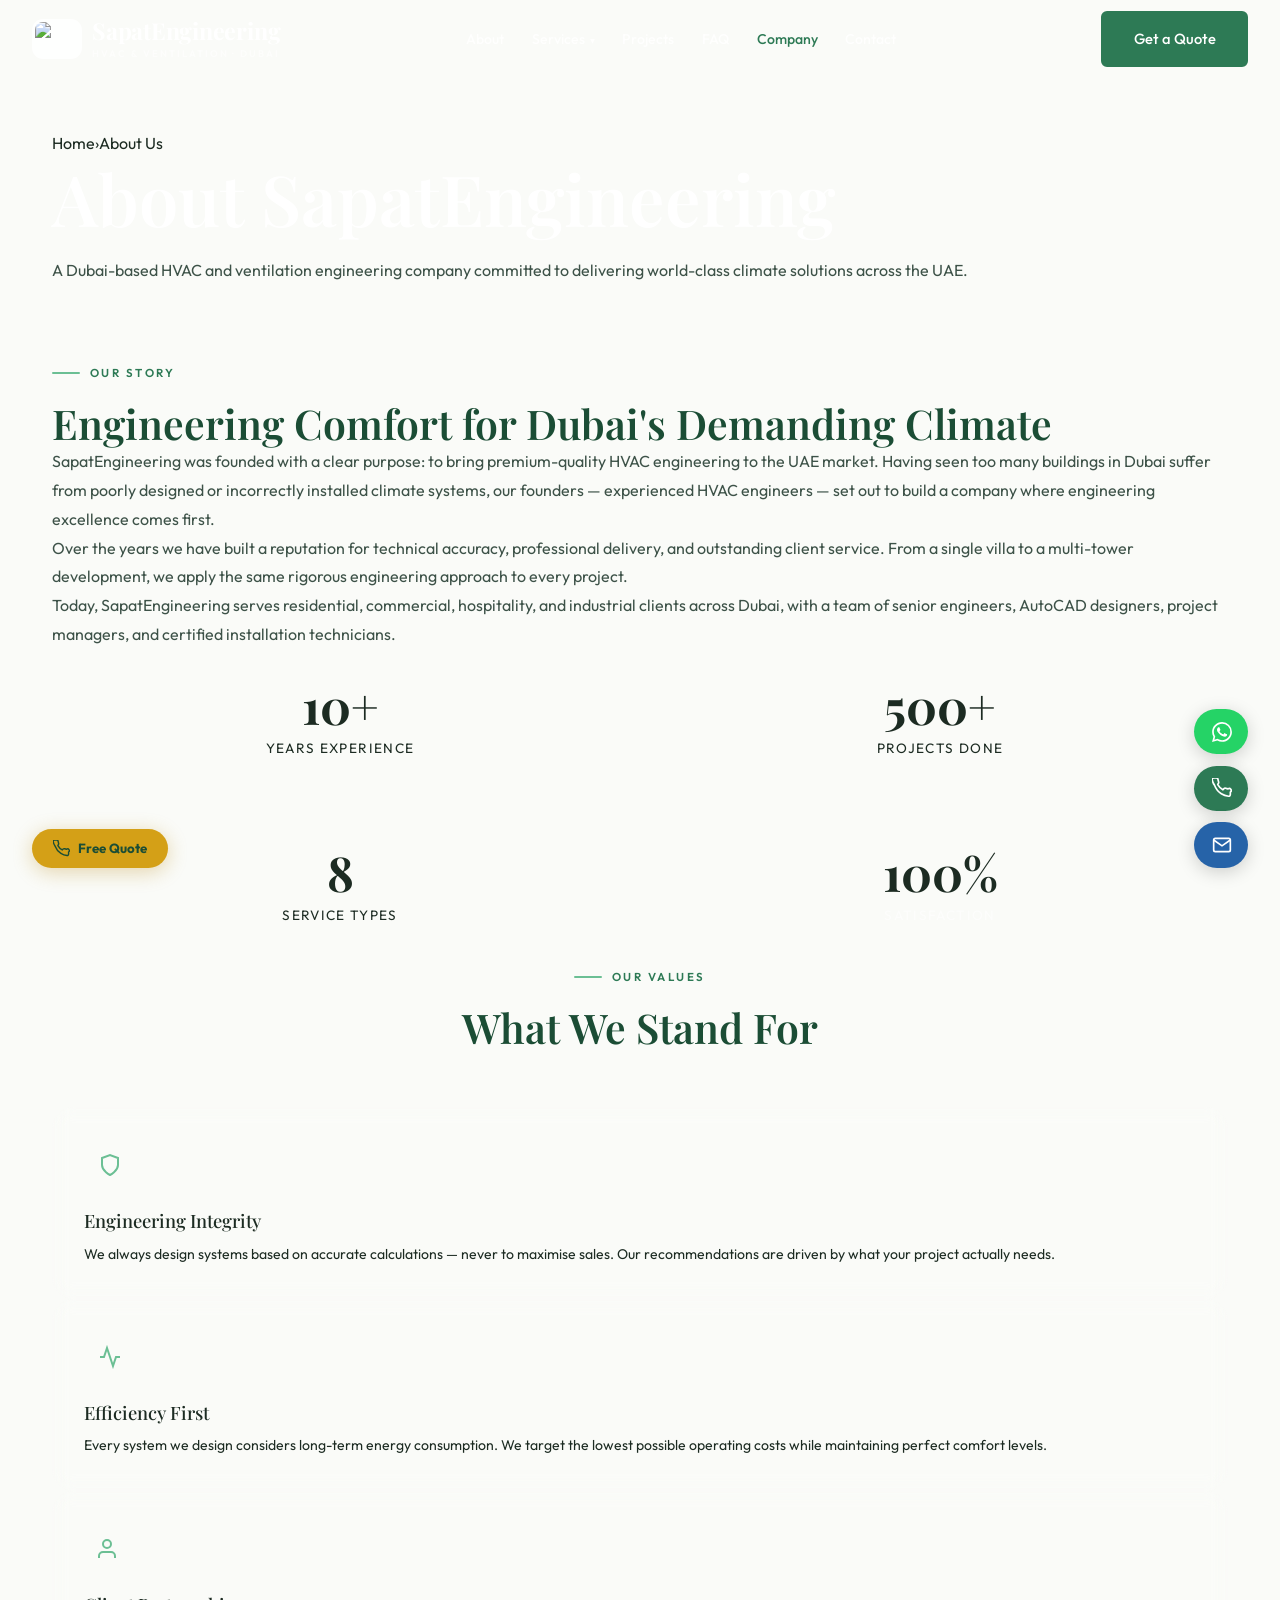
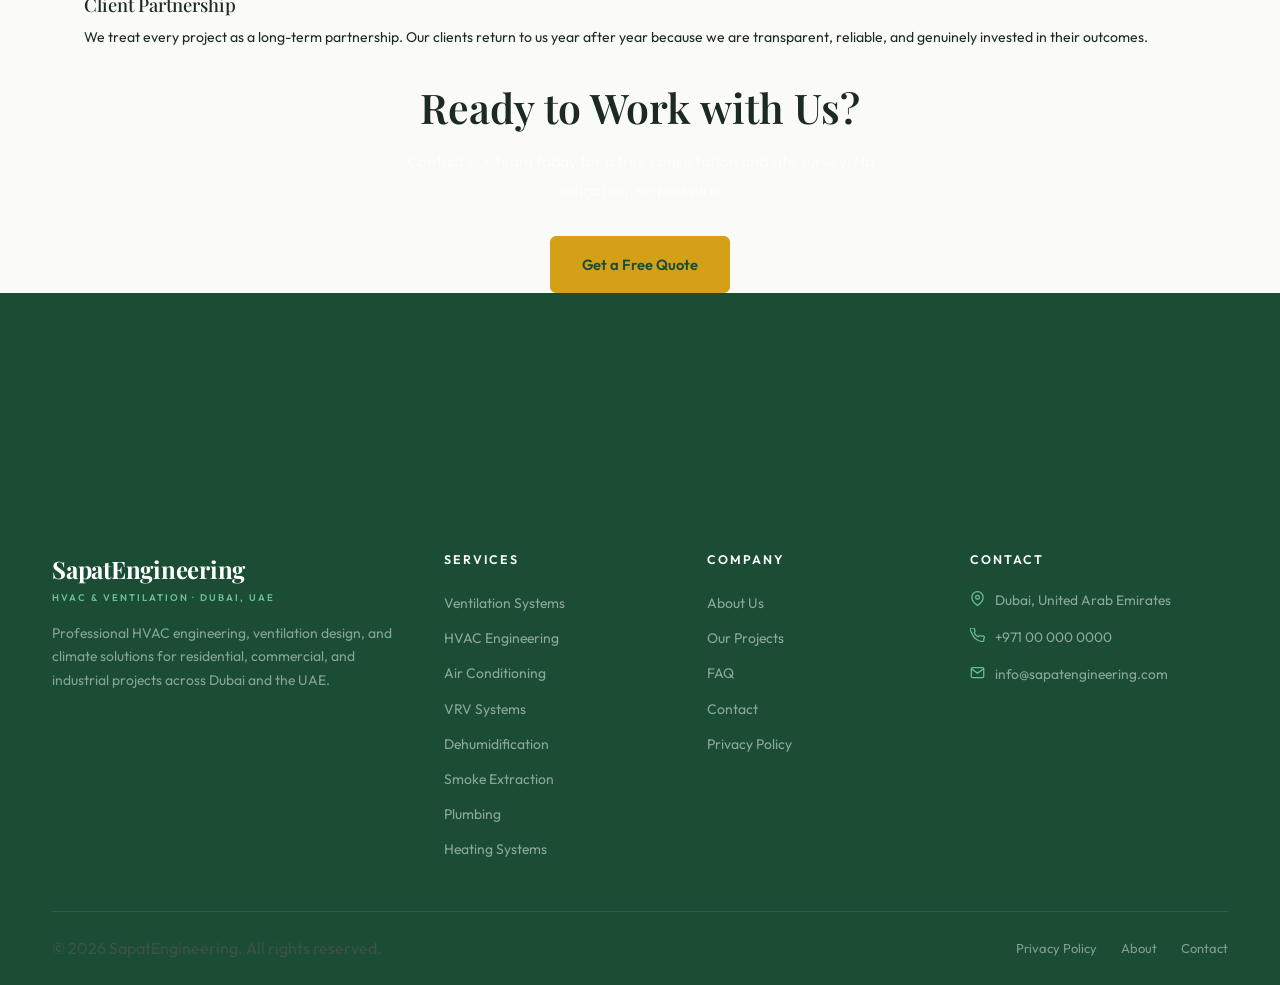
==== pages/about/index.html @ d60c867a "Initial website deploy" ====
<!DOCTYPE html>
<html lang="en">
<head>
  <meta charset="UTF-8">
  <meta name="viewport" content="width=device-width, initial-scale=1.0">
  <title>About SapatEngineering — HVAC Company in Dubai, UAE</title>
  <meta name="description" content="About SapatEngineering — a professional HVAC and ventilation engineering company based in Dubai, UAE. Certified engineers, 10+ years experience, Dubai Municipality approved.">
  <link rel="canonical" href="https://sapatengineering.com/pages/about/index.html">
  <link rel="icon" type="image/svg+xml" href="../../images/favicon.svg">
  <link rel="preconnect" href="https://fonts.googleapis.com">
  <link rel="preconnect" href="https://fonts.gstatic.com" crossorigin>
  <link rel="stylesheet" href="../../css/style.css">
</head>
<body>

  <header id="site-header" role="banner"></header>

  <section class="page-hero" aria-labelledby="about-title">
    <div class="container">
      <nav class="page-breadcrumb" aria-label="Breadcrumb">
        <a href="../../index.html">Home</a><span>›</span><span>About Us</span>
      </nav>
      <h1 id="about-title">About SapatEngineering</h1>
      <p>A Dubai-based HVAC and ventilation engineering company committed to delivering world-class climate solutions across the UAE.</p>
    </div>
  </section>

  <section class="section-padding" style="background:var(--color-white);">
    <div class="container">
      <div class="grid-2" style="gap:5rem;">
        <div class="reveal">
          <span class="eyebrow">Our Story</span>
          <h2>Engineering Comfort for Dubai's Demanding Climate</h2>
          <p>SapatEngineering was founded with a clear purpose: to bring premium-quality HVAC engineering to the UAE market. Having seen too many buildings in Dubai suffer from poorly designed or incorrectly installed climate systems, our founders — experienced HVAC engineers — set out to build a company where engineering excellence comes first.</p>
          <p>Over the years we have built a reputation for technical accuracy, professional delivery, and outstanding client service. From a single villa to a multi-tower development, we apply the same rigorous engineering approach to every project.</p>
          <p>Today, SapatEngineering serves residential, commercial, hospitality, and industrial clients across Dubai, with a team of senior engineers, AutoCAD designers, project managers, and certified installation technicians.</p>
        </div>
        <div class="reveal reveal-delay-2">
          <div style="display:grid;grid-template-columns:1fr 1fr;gap:1.5rem;">
            <div style="background:var(--color-bg-light);border-radius:var(--radius-lg);padding:2rem;text-align:center;border:1px solid var(--color-border);">
              <div style="font-family:var(--font-display);font-size:3rem;font-weight:700;color:var(--color-emerald);line-height:1;">10+</div>
              <div style="font-size:0.85rem;color:var(--color-text-light);margin-top:0.5rem;text-transform:uppercase;letter-spacing:0.1em;">Years Experience</div>
            </div>
            <div style="background:var(--color-bg-light);border-radius:var(--radius-lg);padding:2rem;text-align:center;border:1px solid var(--color-border);">
              <div style="font-family:var(--font-display);font-size:3rem;font-weight:700;color:var(--color-emerald);line-height:1;">500+</div>
              <div style="font-size:0.85rem;color:var(--color-text-light);margin-top:0.5rem;text-transform:uppercase;letter-spacing:0.1em;">Projects Done</div>
            </div>
            <div style="background:var(--color-bg-light);border-radius:var(--radius-lg);padding:2rem;text-align:center;border:1px solid var(--color-border);">
              <div style="font-family:var(--font-display);font-size:3rem;font-weight:700;color:var(--color-emerald);line-height:1;">8</div>
              <div style="font-size:0.85rem;color:var(--color-text-light);margin-top:0.5rem;text-transform:uppercase;letter-spacing:0.1em;">Service Types</div>
            </div>
            <div style="background:var(--color-deep-green);border-radius:var(--radius-lg);padding:2rem;text-align:center;">
              <div style="font-family:var(--font-display);font-size:3rem;font-weight:700;color:var(--color-sage);line-height:1;">100%</div>
              <div style="font-size:0.85rem;color:rgba(255,255,255,0.6);margin-top:0.5rem;text-transform:uppercase;letter-spacing:0.1em;">Satisfaction</div>
            </div>
          </div>
        </div>
      </div>
    </div>
  </section>

  <!-- Values -->
  <section class="section-padding" style="background:var(--color-bg-light);">
    <div class="container">
      <div style="text-align:center;max-width:580px;margin:0 auto 3.5rem;" class="reveal">
        <span class="eyebrow">Our Values</span>
        <h2>What We Stand For</h2>
      </div>
      <div class="grid-3">
        <div class="why-card" style="background:var(--color-white);border:1px solid var(--color-border);" class="reveal">
          <div class="why-icon" style="background:var(--color-bg-light);">
            <svg xmlns="http://www.w3.org/2000/svg" viewBox="0 0 24 24" fill="none" stroke="currentColor" stroke-width="2"><path d="M12 22s8-4 8-10V5l-8-3-8 3v7c0 6 8 10 8 10z"/></svg>
          </div>
          <h3 style="color:var(--color-text-dark);">Engineering Integrity</h3>
          <p style="color:var(--color-text-mid);">We always design systems based on accurate calculations — never to maximise sales. Our recommendations are driven by what your project actually needs.</p>
        </div>
        <div class="why-card" style="background:var(--color-white);border:1px solid var(--color-border);" class="reveal">
          <div class="why-icon" style="background:var(--color-bg-light);">
            <svg xmlns="http://www.w3.org/2000/svg" viewBox="0 0 24 24" fill="none" stroke="currentColor" stroke-width="2"><polyline points="22 12 18 12 15 21 9 3 6 12 2 12"/></svg>
          </div>
          <h3 style="color:var(--color-text-dark);">Efficiency First</h3>
          <p style="color:var(--color-text-mid);">Every system we design considers long-term energy consumption. We target the lowest possible operating costs while maintaining perfect comfort levels.</p>
        </div>
        <div class="why-card" style="background:var(--color-white);border:1px solid var(--color-border);" class="reveal">
          <div class="why-icon" style="background:var(--color-bg-light);">
            <svg xmlns="http://www.w3.org/2000/svg" viewBox="0 0 24 24" fill="none" stroke="currentColor" stroke-width="2"><path d="M17 21v-2a4 4 0 00-4-4H5a4 4 0 00-4 4v2"/><circle cx="9" cy="7" r="4"/></svg>
          </div>
          <h3 style="color:var(--color-text-dark);">Client Partnership</h3>
          <p style="color:var(--color-text-mid);">We treat every project as a long-term partnership. Our clients return to us year after year because we are transparent, reliable, and genuinely invested in their outcomes.</p>
        </div>
      </div>
    </div>
  </section>

  <!-- CTA -->
  <section class="section-padding-sm" style="background:linear-gradient(135deg,var(--color-deep-green),var(--color-ocean));">
    <div class="container" style="text-align:center;">
      <h2 style="color:var(--color-white);margin-bottom:1rem;">Ready to Work with Us?</h2>
      <p style="color:rgba(255,255,255,0.65);max-width:500px;margin:0 auto 2rem;">Contact our team today for a free consultation and site survey. No obligation, no pressure.</p>
      <a href="../../index.html#contact" class="btn btn-gold">Get a Free Quote</a>
    </div>
  </section>

  <footer id="site-footer" role="contentinfo"></footer>
  <div class="floats" id="float-btns"></div>
  <div class="popup-bg" id="popup-overlay"></div>
  <button class="open-popup" data-popup>
    <svg xmlns="http://www.w3.org/2000/svg" viewBox="0 0 24 24" fill="none" stroke="currentColor" stroke-width="2" width="18" height="18"><path d="M22 16.92v3a2 2 0 01-2.18 2 19.79 19.79 0 01-8.63-3.07A19.5 19.5 0 013.07 8.8 19.79 19.79 0 01.22 2.18 2 2 0 012.18 0h3a2 2 0 012 1.72c.127.96.361 1.903.7 2.81a2 2 0 01-.45 2.11L6.91 7.91a16 16 0 006.16 6.16l1.27-1.27a2 2 0 012.11-.45c.907.339 1.85.573 2.81.7A2 2 0 0122 16.92z"/></svg>
    Free Quote
  </button>

  <script src="../../js/components.js"></script>
  <script src="../../js/main.js"></script>
</body>
</html>
---- css/style.css ----
/* ========================================
   SAPATENGINEERING.COM — Light Version
   Luxury HVAC & Ventilation, Dubai UAE
   Bright, airy, image-rich aesthetic
   ======================================== */

@import url("https://fonts.googleapis.com/css2?family=Playfair+Display:ital,wght@0,400;0,500;0,600;0,700;1,400;1,500&family=Outfit:wght@300;400;500;600&display=swap");

/* --- CSS Variables --- */
:root {
  /* Light palette — green & blue accents */
  --c-bg: #fafbf8;
  --c-bg-alt: #f3f7f2;
  --c-bg-blue: #f0f5fa;
  --c-white: #ffffff;
  --c-cream: #f9f6f0;

  --c-green-deep: #1b4d35;
  --c-green: #2d7a55;
  --c-green-mid: #3d9669;
  --c-green-light: #6bbf94;
  --c-green-pale: #d4ede2;
  --c-green-mist: #eaf5ee;

  --c-blue-deep: #1a3a5c;
  --c-blue: #2663a8;
  --c-blue-light: #4a8fd4;
  --c-blue-pale: #d5e7f7;
  --c-blue-mist: #ebf4fc;

  --c-gold: #b8860b;
  --c-gold-light: #d4a017;
  --c-gold-pale: #fdf3dc;

  --c-text: #1c2b22;
  --c-text-mid: #3d5248;
  --c-text-light: #7a9488;
  --c-border: #dce8df;
  --c-border-blue: #ccdcee;

  --font-display: "Playfair Display", Georgia, serif;
  --font-body: "Outfit", sans-serif;

  --shadow-xs: 0 1px 4px rgba(27, 77, 53, 0.06);
  --shadow-sm: 0 4px 16px rgba(27, 77, 53, 0.08);
  --shadow-md: 0 12px 40px rgba(27, 77, 53, 0.11);
  --shadow-lg: 0 24px 64px rgba(27, 77, 53, 0.14);
  --shadow-xl: 0 40px 100px rgba(27, 77, 53, 0.18);

  --r-sm: 6px;
  --r-md: 14px;
  --r-lg: 22px;
  --r-xl: 36px;
  --r-full: 9999px;

  --ease: cubic-bezier(0.4, 0, 0.2, 1);
  --trans: 0.32s var(--ease);
  --fast: 0.16s ease;
}

/* --- Reset --- */
*,
*::before,
*::after {
  box-sizing: border-box;
  margin: 0;
  padding: 0;
}
html {
  scroll-behavior: smooth;
  font-size: 16px;
}
body {
  font-family: var(--font-body);
  color: var(--c-text);
  background: var(--c-bg);
  line-height: 1.7;
  overflow-x: hidden;
}
img {
  max-width: 100%;
  height: auto;
  display: block;
}
a {
  text-decoration: none;
  color: inherit;
}
ul {
  list-style: none;
}
button {
  cursor: pointer;
  border: none;
  background: none;
  font-family: inherit;
}

/* --- Typography --- */
h1,
h2,
h3,
h4 {
  font-family: var(--font-display);
  line-height: 1.18;
  color: var(--c-green-deep);
}
h1 {
  font-size: clamp(2.6rem, 5.5vw, 4.8rem);
  font-weight: 600;
}
h2 {
  font-size: clamp(1.9rem, 3.2vw, 3rem);
  font-weight: 600;
}
h3 {
  font-size: clamp(1.2rem, 1.8vw, 1.65rem);
  font-weight: 500;
}
h4 {
  font-size: 1.1rem;
  font-weight: 600;
}
p {
  color: var(--c-text-mid);
  line-height: 1.8;
  font-size: 1rem;
}

.eyebrow {
  display: inline-flex;
  align-items: center;
  gap: 0.6rem;
  font-size: 0.72rem;
  font-weight: 600;
  letter-spacing: 0.22em;
  text-transform: uppercase;
  color: var(--c-green);
  margin-bottom: 1rem;
}
.eyebrow::before {
  content: "";
  display: block;
  width: 28px;
  height: 2px;
  background: var(--c-green-light);
  border-radius: 2px;
}

/* --- Layout --- */
.container {
  max-width: 1240px;
  margin: 0 auto;
  padding: 0 2rem;
}
.pad {
  padding: 100px 0;
}
.pad-sm {
  padding: 60px 0;
}
.g2 {
  display: grid;
  grid-template-columns: 1fr 1fr;
  gap: 3.5rem;
  align-items: center;
}
.g3 {
  display: grid;
  grid-template-columns: repeat(3, 1fr);
  gap: 2rem;
}
.g4 {
  display: grid;
  grid-template-columns: repeat(4, 1fr);
  gap: 1.5rem;
}
.tc {
  text-align: center;
}

/* --- Buttons --- */
.btn {
  display: inline-flex;
  align-items: center;
  gap: 0.55rem;
  padding: 0.85rem 1.9rem;
  border-radius: var(--r-sm);
  font-family: var(--font-body);
  font-size: 0.92rem;
  font-weight: 500;
  cursor: pointer;
  transition: var(--trans);
  border: 2px solid transparent;
}
.btn svg {
  width: 17px;
  height: 17px;
  flex-shrink: 0;
}

.btn-green {
  background: var(--c-green);
  color: #fff;
  border-color: var(--c-green);
}
.btn-green:hover {
  background: var(--c-green-deep);
  border-color: var(--c-green-deep);
  transform: translateY(-2px);
  box-shadow: 0 8px 24px rgba(45, 122, 85, 0.28);
}

.btn-green-outline {
  background: transparent;
  color: var(--c-green);
  border-color: var(--c-green);
}
.btn-green-outline:hover {
  background: var(--c-green);
  color: #fff;
  transform: translateY(-2px);
}

.btn-gold {
  background: var(--c-gold-light);
  color: var(--c-green-deep);
  border-color: var(--c-gold-light);
  font-weight: 600;
}
.btn-gold:hover {
  background: var(--c-gold);
  border-color: var(--c-gold);
  transform: translateY(-2px);
  box-shadow: 0 8px 24px rgba(184, 134, 11, 0.25);
}

.btn-white {
  background: #fff;
  color: var(--c-green-deep);
  border-color: #fff;
  font-weight: 600;
}
.btn-white:hover {
  background: var(--c-green-mist);
  transform: translateY(-2px);
  box-shadow: var(--shadow-md);
}

.btn-white-outline {
  background: transparent;
  color: #fff;
  border-color: rgba(255, 255, 255, 0.55);
}
.btn-white-outline:hover {
  background: rgba(255, 255, 255, 0.12);
  border-color: #fff;
  transform: translateY(-2px);
}

/* ========================================
   HEADER
   ======================================== */
#site-header {
  position: fixed;
  top: 0;
  left: 0;
  right: 0;
  z-index: 1000;
  padding: 0;
  transition: var(--trans);
}

#site-header.transparent {
  background: transparent;
}

#site-header.scrolled {
  background: rgba(255, 255, 255, 0.97);
  backdrop-filter: blur(14px);
  box-shadow:
    0 1px 0 var(--c-border),
    0 4px 20px rgba(27, 77, 53, 0.07);
}

.nav-wrap {
  max-width: 1280px;
  margin: 0 auto;
  padding: 0 2rem;
  height: 78px;
  display: flex;
  align-items: center;
  justify-content: space-between;
}

/* Logo */
img.logo {
  width: 50px;
  float: left;
  background-color: #ffffffd1;
  border-radius: 11px;
  padding: 3px;
}
.logo-name-tag {
  display: flex;
  flex-direction: column;
  gap: 7px;
  justify-content: center;
}
.nav-logo {
  display: flex;
  flex-direction: row;
  line-height: 1;
  gap: 10px;
}
.logo-name {
  font-family: var(--font-display);
  font-size: 1.45rem;
  font-weight: 700;
  color: var(--c-green-deep);
  letter-spacing: -0.01em;
}
.logo-tag {
  font-size: 0.6rem;
  font-weight: 600;
  letter-spacing: 0.2em;
  text-transform: uppercase;
  color: var(--c-green-mid);
}
/* White logo for transparent header */
#site-header.transparent .logo-name {
  color: #fff;
}
#site-header.transparent .logo-tag {
  color: rgba(255, 255, 255, 0.6);
}

/* Nav links */
.nav-links {
  display: flex;
  align-items: center;
  gap: 0;
}
.nav-links a {
  font-size: 0.88rem;
  font-weight: 500;
  color: var(--c-text-mid);
  padding: 0.5rem 0.85rem;
  border-radius: var(--r-sm);
  transition: var(--fast);
}
.nav-links a:hover {
  color: var(--c-green);
  background: var(--c-green-mist);
}
#site-header.transparent .nav-links > li > a {
  color: rgba(255, 255, 255, 0.85);
}
#site-header.transparent .nav-links a:hover {
  color: #fff;
  background: rgba(255, 255, 255, 0.1);
}

/* Dropdown */
.nav-drop {
  position: relative;
}
.nav-drop > a::after {
  content: "▾";
  margin-left: 0.35rem;
  font-size: 0.65rem;
}
.drop-menu {
  display: none;
  position: absolute;
  top: calc(100% + 0px);
  left: 0;
  background: #fff;
  border: 1px solid var(--c-border);
  border-radius: var(--r-md);
  min-width: 230px;
  padding: 0.5rem;
  box-shadow: var(--shadow-lg);
}
.nav-drop:hover .drop-menu {
  display: block;
}
.drop-menu a {
  display: flex;
  align-items: center;
  gap: 0.5rem;
  padding: 0.6rem 1rem;
  font-size: 0.86rem;
  color: var(--c-text-mid);
  border-radius: var(--r-sm);
  transition: var(--fast);
  background: transparent !important;
}
.drop-menu a::before {
  content: "";
  width: 6px;
  height: 6px;
  border-radius: 50%;
  background: var(--c-green-pale);
  flex-shrink: 0;
  transition: var(--fast);
}
.drop-menu a:hover {
  color: var(--c-green);
  background: var(--c-green-mist) !important;
}
.drop-menu a:hover::before {
  background: var(--c-green);
}

.nav-cta {
  margin-left: 1.2rem;
}

/* Hamburger */
.nav-burger {
  display: none;
  flex-direction: column;
  gap: 5px;
  padding: 4px;
}
.nav-burger span {
  display: block;
  width: 22px;
  height: 2px;
  background: var(--c-green-deep);
  border-radius: 2px;
  transition: var(--fast);
}
#site-header.transparent .nav-burger span {
  background: #fff;
}

/* Mobile nav */
.mob-nav {
  display: none;
  position: fixed;
  top: 78px;
  left: 0;
  right: 0;
  bottom: 0;
  background: #fff;
  z-index: 999;
  overflow-y: auto;
  padding: 1.5rem 2rem 3rem;
  flex-direction: column;
  gap: 0.2rem;
  border-top: 1px solid var(--c-border);
}
.mob-nav.open {
  display: flex;
}
.mob-nav a {
  font-size: 1rem;
  color: var(--c-text-mid);
  padding: 0.75rem 0.5rem;
  border-bottom: 1px solid var(--c-border);
  transition: var(--fast);
  font-weight: 500;
}
.mob-nav a:hover {
  color: var(--c-green);
}
.mob-nav .mob-sub {
  padding-left: 1.2rem;
  font-size: 0.9rem;
  font-weight: 400;
}
.mob-nav .mob-cat {
  color: var(--c-green);
  font-weight: 600;
  border-bottom: none;
  margin-top: 0.8rem;
}

/* ========================================
   HERO — image background, light overlay
   ======================================== */
#hero {
  position: relative;
  min-height: 100vh;
  display: flex;
  align-items: center;
  overflow: hidden;
}

.hero-img {
  position: absolute;
  inset: 0;
  width: 100%;
  height: 100%;
  object-fit: cover;
  object-position: center;
}

.hero-overlay {
  position: absolute;
  inset: 0;
  background: linear-gradient(
    105deg,
    rgba(15, 40, 25, 0.78) 0%,
    rgba(20, 55, 80, 0.55) 55%,
    rgba(10, 30, 20, 0.28) 100%
  );
}

.hero-pattern {
  position: absolute;
  inset: 0;
  background-image: url("data:image/svg+xml,%3Csvg width='60' height='60' viewBox='0 0 60 60' xmlns='http://www.w3.org/2000/svg'%3E%3Cg fill='none' fill-rule='evenodd'%3E%3Cg fill='%23ffffff' fill-opacity='0.025'%3E%3Cpath d='M36 34v-4h-2v4h-4v2h4v4h2v-4h4v-2h-4zm0-30V0h-2v4h-4v2h4v4h2V6h4V4h-4zM6 34v-4H4v4H0v2h4v4h2v-4h4v-2H6zM6 4V0H4v4H0v2h4v4h2V6h4V4H6z'/%3E%3C/g%3E%3C/g%3E%3C/svg%3E");
}

.hero-inner {
  position: relative;
  z-index: 2;
  max-width: 1240px;
  margin: 0 auto;
  padding: 0 2rem;
  padding-top: 100px;
  width: 100%;
  display: grid;
  grid-template-columns: 1.1fr 0.9fr;
  gap: 4rem;
  align-items: center;
}

.hero-text {
}

.hero-pill {
  display: inline-flex;
  align-items: center;
  gap: 0.5rem;
  background: rgba(255, 255, 255, 0.12);
  border: 1px solid rgba(255, 255, 255, 0.25);
  backdrop-filter: blur(8px);
  padding: 0.45rem 1rem 0.45rem 0.45rem;
  border-radius: var(--r-full);
  margin-bottom: 2rem;
}
.hero-pill-dot {
  width: 28px;
  height: 28px;
  background: var(--c-green);
  border-radius: 50%;
  display: flex;
  align-items: center;
  justify-content: center;
}
.hero-pill-dot svg {
  width: 14px;
  height: 14px;
  color: #fff;
}
.hero-pill span {
  font-size: 0.78rem;
  font-weight: 500;
  color: rgba(255, 255, 255, 0.9);
  letter-spacing: 0.08em;
}

.hero-h1 {
  color: #fff;
  margin-bottom: 1.4rem;
  font-size: clamp(2.8rem, 4.8vw, 4.4rem);
}
.hero-h1 em {
  font-style: italic;
  color: var(--c-green-light);
}

.hero-sub {
  color: rgba(255, 255, 255, 0.7);
  font-size: 1.1rem;
  line-height: 1.75;
  max-width: 500px;
  margin-bottom: 2.5rem;
}

.hero-btns {
  display: flex;
  gap: 1rem;
  flex-wrap: wrap;
}

/* Hero card (right side) */
.hero-card {
  background: rgba(255, 255, 255, 0.1);
  backdrop-filter: blur(20px);
  border: 1px solid rgba(255, 255, 255, 0.22);
  border-radius: var(--r-xl);
  padding: 2.5rem;
}
.hero-card-title {
  color: #fff;
  font-family: var(--font-display);
  font-size: 1.2rem;
  margin-bottom: 1.5rem;
  padding-bottom: 1rem;
  border-bottom: 1px solid rgba(255, 255, 255, 0.15);
}
.hero-services-list {
  display: flex;
  flex-direction: column;
  gap: 0.7rem;
}
.hero-service-row {
  display: flex;
  align-items: center;
  gap: 1rem;
  padding: 0.8rem 1rem;
  background: rgba(255, 255, 255, 0.06);
  border-radius: var(--r-md);
  border: 1px solid rgba(255, 255, 255, 0.1);
  transition: var(--fast);
  cursor: default;
}
.hero-service-row:hover {
  background: rgba(255, 255, 255, 0.12);
}
.hero-service-icon {
  width: 38px;
  height: 38px;
  background: rgba(107, 191, 148, 0.2);
  border-radius: var(--r-sm);
  display: flex;
  align-items: center;
  justify-content: center;
  color: var(--c-green-light);
  flex-shrink: 0;
}
.hero-service-icon svg {
  width: 18px;
  height: 18px;
}
.hero-service-label {
  color: rgba(255, 255, 255, 0.85);
  font-size: 0.9rem;
  font-weight: 500;
}

/* Hero scroll indicator */
.hero-scroll {
  position: absolute;
  bottom: 2.5rem;
  left: 50%;
  transform: translateX(-50%);
  display: flex;
  flex-direction: column;
  align-items: center;
  gap: 0.4rem;
  color: rgba(255, 255, 255, 0.4);
  font-size: 0.68rem;
  letter-spacing: 0.18em;
  text-transform: uppercase;
}
.scroll-mouse {
  width: 22px;
  height: 34px;
  border: 1.5px solid rgba(255, 255, 255, 0.3);
  border-radius: 11px;
  display: flex;
  justify-content: center;
  padding-top: 6px;
}
.scroll-mouse::after {
  content: "";
  width: 3px;
  height: 6px;
  background: rgba(255, 255, 255, 0.5);
  border-radius: 2px;
  animation: scroll-bob 2s ease-in-out infinite;
}
@keyframes scroll-bob {
  0%,
  100% {
    opacity: 1;
    transform: translateY(0);
  }
  50% {
    opacity: 0.3;
    transform: translateY(6px);
  }
}

/* ========================================
   TRUST STRIP
   ======================================== */
#trust {
  background: var(--c-white);
  border-bottom: 1px solid var(--c-border);
  padding: 1.4rem 0;
}
.trust-track {
  display: flex;
  align-items: center;
  gap: 2.5rem;
  overflow: hidden;
}
.trust-inner {
  display: flex;
  align-items: center;
  gap: 2.5rem;
  animation: marquee 35s linear infinite;
  flex-shrink: 0;
  white-space: nowrap;
}
@keyframes marquee {
  0% {
    transform: translateX(0);
  }
  100% {
    transform: translateX(-50%);
  }
}
.trust-chip {
  display: flex;
  align-items: center;
  gap: 0.55rem;
  flex-shrink: 0;
  font-size: 0.84rem;
  font-weight: 500;
  color: var(--c-text-mid);
}
.trust-chip svg {
  color: var(--c-green);
  flex-shrink: 0;
}
.trust-sep {
  color: var(--c-border);
  flex-shrink: 0;
  font-size: 1.2rem;
}

/* ========================================
   ABOUT
   ======================================== */
#about {
  background: var(--c-white);
}

.about-img-wrap {
  position: relative;
}
.about-main-img {
  width: 100%;
  height: 540px;
  object-fit: cover;
  border-radius: var(--r-lg);
  box-shadow: var(--shadow-xl);
}
.about-img-placeholder {
  width: 100%;
  height: 540px;
  background: linear-gradient(
    135deg,
    var(--c-green-deep) 0%,
    var(--c-blue-deep) 100%
  );
  border-radius: var(--r-lg);
  box-shadow: var(--shadow-xl);
  display: flex;
  align-items: center;
  justify-content: center;
  color: rgba(255, 255, 255, 0.15);
}
.about-mini-img {
  position: absolute;
  bottom: -24px;
  right: -24px;
  width: 190px;
  height: 190px;
  object-fit: cover;
  border-radius: var(--r-md);
  border: 5px solid #fff;
  box-shadow: var(--shadow-lg);
}
.about-badge {
  position: absolute;
  top: 28px;
  left: -20px;
  background: var(--c-green);
  color: #fff;
  padding: 1.2rem 1.4rem;
  border-radius: var(--r-md);
  box-shadow: var(--shadow-lg);
  text-align: center;
}
.about-badge .n {
  font-family: var(--font-display);
  font-size: 2.2rem;
  font-weight: 700;
  line-height: 1;
}
.about-badge .l {
  font-size: 0.65rem;
  letter-spacing: 0.12em;
  text-transform: uppercase;
  opacity: 0.8;
  margin-top: 4px;
}

.about-copy {
  padding-left: 0.5rem;
}
.about-copy h2 {
  margin-bottom: 1.2rem;
}
.about-copy p {
  margin-bottom: 1.1rem;
}

.feat-grid {
  display: grid;
  grid-template-columns: 1fr 1fr;
  gap: 1rem;
  margin-top: 2rem;
}
.feat-item {
  display: flex;
  gap: 0.8rem;
  align-items: flex-start;
  padding: 1rem;
  background: var(--c-green-mist);
  border-radius: var(--r-md);
  border: 1px solid var(--c-green-pale);
}
.feat-icon {
  width: 38px;
  height: 38px;
  background: #fff;
  border-radius: var(--r-sm);
  display: flex;
  align-items: center;
  justify-content: center;
  color: var(--c-green);
  flex-shrink: 0;
  box-shadow: var(--shadow-xs);
}
.feat-icon svg {
  width: 18px;
  height: 18px;
}
.feat-txt strong {
  display: block;
  font-size: 0.88rem;
  color: var(--c-green-deep);
}
.feat-txt span {
  font-size: 0.8rem;
  color: var(--c-text-light);
}

/* ========================================
   SERVICES — Image cards
   ======================================== */
#services {
  background: var(--c-bg-alt);
}

.sec-header {
  max-width: 580px;
  margin: 0 auto 3.5rem;
  text-align: center;
}
.sec-header h2 {
  margin-bottom: 0.8rem;
}

.srv-grid {
  display: grid;
  grid-template-columns: repeat(3, 1fr);
  gap: 1.5rem;
}

.srv-card {
  background: var(--c-white);
  border-radius: var(--r-lg);
  overflow: hidden;
  border: 1px solid var(--c-border);
  box-shadow: var(--shadow-xs);
  transition: var(--trans);
  display: flex;
  flex-direction: column;
}
.srv-card:hover {
  transform: translateY(-5px);
  box-shadow: var(--shadow-lg);
  border-color: var(--c-green-pale);
}

/* Image area */
.srv-img {
  position: relative;
  height: 210px;
  overflow: hidden;
}
.srv-img img {
  width: 100%;
  height: 100%;
  object-fit: cover;
  transition: transform 0.5s var(--ease);
}
.srv-card:hover .srv-img img {
  transform: scale(1.06);
}

/* Gradient overlay on image */
.srv-img-overlay {
  position: absolute;
  inset: 0;
  background: linear-gradient(
    to top,
    rgba(10, 35, 20, 0.55) 0%,
    transparent 65%
  );
}

/* Icon badge on image */
.srv-img-badge {
  position: absolute;
  top: 1rem;
  left: 1rem;
  width: 42px;
  height: 42px;
  background: rgba(255, 255, 255, 0.92);
  backdrop-filter: blur(6px);
  border-radius: var(--r-sm);
  display: flex;
  align-items: center;
  justify-content: center;
  color: var(--c-green);
  box-shadow: var(--shadow-sm);
}
.srv-img-badge svg {
  width: 20px;
  height: 20px;
}

/* Placeholder for missing images */
.srv-img-ph {
  width: 100%;
  height: 100%;
  display: flex;
  align-items: center;
  justify-content: center;
  color: rgba(255, 255, 255, 0.3);
}
.srv-img-ph svg {
  width: 52px;
  height: 52px;
}

/* Card body */
.srv-body {
  padding: 1.6rem;
  flex: 1;
  display: flex;
  flex-direction: column;
}
.srv-body h3 {
  font-size: 1.18rem;
  margin-bottom: 0.6rem;
}
.srv-body p {
  font-size: 0.88rem;
  flex: 1;
}
.srv-link {
  display: inline-flex;
  align-items: center;
  gap: 0.4rem;
  color: var(--c-green);
  font-size: 0.85rem;
  font-weight: 600;
  margin-top: 1.2rem;
  transition: var(--fast);
}
.srv-link:hover {
  gap: 0.7rem;
  color: var(--c-green-deep);
}
.srv-link svg {
  width: 15px;
  height: 15px;
}

/* ========================================
   WHY US — light card on image bg
   ======================================== */
#why-us {
  position: relative;
  overflow: hidden;
}
.why-bg-img {
  position: absolute;
  inset: 0;
  width: 100%;
  height: 100%;
  object-fit: cover;
}
.why-bg-overlay {
  position: absolute;
  inset: 0;
  background: linear-gradient(
    135deg,
    rgba(15, 40, 25, 0.9) 0%,
    rgba(10, 30, 60, 0.85) 100%
  );
}

/* When no image, fallback gradient */
.why-bg-fallback {
  position: absolute;
  inset: 0;
  background: linear-gradient(
    135deg,
    var(--c-green-deep) 0%,
    var(--c-blue-deep) 100%
  );
}

.why-inner {
  position: relative;
  z-index: 2;
}

.why-header {
  text-align: center;
  max-width: 580px;
  margin: 0 auto 3.5rem;
}
.why-header h2 {
  color: #fff;
}
.why-header p {
  color: rgba(255, 255, 255, 0.6);
}
.why-header .eyebrow {
  color: var(--c-green-light);
}
.why-header .eyebrow::before {
  background: var(--c-green-light);
}

.why-cards {
  display: grid;
  grid-template-columns: repeat(3, 1fr);
  gap: 1.2rem;
}

.why-card {
  background: rgba(255, 255, 255, 0.07);
  border: 1px solid rgba(255, 255, 255, 0.14);
  backdrop-filter: blur(10px);
  border-radius: var(--r-lg);
  padding: 2rem;
  transition: var(--trans);
}
.why-card:hover {
  background: rgba(255, 255, 255, 0.13);
  transform: translateY(-4px);
}
.why-n {
  font-family: var(--font-display);
  font-size: 3rem;
  font-weight: 700;
  color: rgba(107, 191, 148, 0.18);
  line-height: 1;
  margin-bottom: 0.3rem;
}
.why-icon {
  width: 52px;
  height: 52px;
  background: rgba(107, 191, 148, 0.18);
  border-radius: var(--r-md);
  display: flex;
  align-items: center;
  justify-content: center;
  color: var(--c-green-light);
  margin-bottom: 1.2rem;
}
.why-icon svg {
  width: 24px;
  height: 24px;
}
.why-card h3 {
  color: #fff;
  font-size: 1.15rem;
  margin-bottom: 0.6rem;
}
.why-card p {
  color: rgba(255, 255, 255, 0.55);
  font-size: 0.88rem;
}

/* ========================================
   STATS BAND
   ======================================== */
#stats-band {
  background: var(--c-green);
  padding: 56px 0;
}
.stats-row {
  display: grid;
  grid-template-columns: repeat(4, 1fr);
  gap: 0;
  text-align: center;
}
.stat-col {
  padding: 0 2rem;
  position: relative;
}
.stat-col + .stat-col::before {
  content: "";
  position: absolute;
  left: 0;
  top: 20%;
  bottom: 20%;
  width: 1px;
  background: rgba(255, 255, 255, 0.2);
}
.stat-num {
  font-family: var(--font-display);
  font-size: 3.2rem;
  font-weight: 700;
  color: #fff;
  line-height: 1;
}
.stat-num span {
  color: rgba(255, 255, 255, 0.6);
}
.stat-lbl {
  font-size: 0.8rem;
  color: rgba(255, 255, 255, 0.65);
  margin-top: 0.4rem;
  text-transform: uppercase;
  letter-spacing: 0.12em;
}

/* ========================================
   GALLERY / WORKS
   ======================================== */
#works {
  background: var(--c-white);
}

.gallery {
  display: grid;
  grid-template-columns: repeat(12, 1fr);
  grid-template-rows: 260px 260px;
  gap: 1rem;
}
.gal-item {
  position: relative;
  border-radius: var(--r-md);
  overflow: hidden;
  cursor: pointer;
}
.gal-item:nth-child(1) {
  grid-column: span 5;
  grid-row: span 2;
}
.gal-item:nth-child(2) {
  grid-column: span 4;
}
.gal-item:nth-child(3) {
  grid-column: span 3;
}
.gal-item:nth-child(4) {
  grid-column: span 3;
}
.gal-item:nth-child(5) {
  grid-column: span 4;
}

.gal-item img {
  width: 100%;
  height: 100%;
  object-fit: cover;
  transition: transform 0.5s var(--ease);
}
.gal-item:hover img {
  transform: scale(1.07);
}

.gal-ph {
  width: 100%;
  height: 100%;
  display: flex;
  flex-direction: column;
  align-items: center;
  justify-content: center;
  gap: 0.7rem;
  color: rgba(255, 255, 255, 0.4);
  font-size: 0.82rem;
}
.gal-ph svg {
  width: 36px;
  height: 36px;
}

.gal-overlay {
  position: absolute;
  inset: 0;
  background: linear-gradient(
    to top,
    rgba(10, 35, 20, 0.82) 0%,
    transparent 55%
  );
  opacity: 0;
  transition: var(--trans);
  display: flex;
  align-items: flex-end;
  padding: 1.3rem;
}
.gal-item:hover .gal-overlay {
  opacity: 1;
}
.gal-overlay span {
  color: #fff;
  font-size: 0.9rem;
  font-weight: 500;
}

/* Process steps */
.process {
  display: grid;
  grid-template-columns: repeat(4, 1fr);
  gap: 1.5rem;
  margin-top: 4rem;
  padding-top: 4rem;
  border-top: 1px solid var(--c-border);
}
.proc-step {
  position: relative;
}
.proc-step::after {
  content: "";
  position: absolute;
  top: 26px;
  right: -0.75rem;
  width: calc(100% - 54px);
  height: 1px;
  background: linear-gradient(to right, var(--c-green-light), transparent);
}
.proc-step:last-child::after {
  display: none;
}
.proc-num {
  width: 52px;
  height: 52px;
  border: 2px solid var(--c-green-pale);
  background: var(--c-white);
  border-radius: 50%;
  display: flex;
  align-items: center;
  justify-content: center;
  font-family: var(--font-display);
  font-size: 1.3rem;
  font-weight: 700;
  color: var(--c-green);
  margin-bottom: 1rem;
  box-shadow: var(--shadow-xs);
}
.proc-step h4 {
  margin-bottom: 0.4rem;
  font-size: 1rem;
}
.proc-step p {
  font-size: 0.84rem;
}

/* ========================================
   FAQ
   ======================================== */
#faq {
  background: var(--c-bg-alt);
}

.faq-wrap {
  display: grid;
  grid-template-columns: 1fr 1.8fr;
  gap: 5rem;
  align-items: start;
}
.faq-left h2 {
  margin-bottom: 1rem;
}
.faq-left p {
  margin-bottom: 2rem;
}

.faq-list {
  display: flex;
  flex-direction: column;
  gap: 0.7rem;
}

.faq-item {
  background: var(--c-white);
  border-radius: var(--r-md);
  border: 1px solid var(--c-border);
  overflow: hidden;
  transition: var(--trans);
}
.faq-item.active {
  border-color: var(--c-green-pale);
  box-shadow: var(--shadow-sm);
}

.faq-q {
  display: flex;
  align-items: center;
  justify-content: space-between;
  padding: 1.2rem 1.5rem;
  cursor: pointer;
  font-weight: 500;
  font-size: 0.93rem;
  gap: 1rem;
  transition: var(--fast);
}
.faq-q:hover {
  color: var(--c-green);
}
.faq-q .faq-ico {
  width: 28px;
  height: 28px;
  background: var(--c-green-mist);
  border-radius: 50%;
  display: flex;
  align-items: center;
  justify-content: center;
  color: var(--c-green);
  flex-shrink: 0;
  transition: var(--fast);
}
.faq-q .faq-ico svg {
  width: 14px;
  height: 14px;
  transition: transform var(--fast);
}
.faq-item.active .faq-ico svg {
  transform: rotate(45deg);
}

.faq-a {
  max-height: 0;
  overflow: hidden;
  transition: max-height 0.4s ease;
}
.faq-item.active .faq-a {
  max-height: 320px;
}
.faq-a-inner {
  padding: 0 1.5rem 1.3rem;
  font-size: 0.89rem;
  color: var(--c-text-mid);
  line-height: 1.75;
  border-top: 1px solid var(--c-border);
  padding-top: 1rem;
}

/* ========================================
   CONTACT
   ======================================== */
#contact {
  background: var(--c-white);
}

.contact-wrap {
  display: grid;
  grid-template-columns: 1fr 1.4fr;
  gap: 4rem;
  align-items: start;
}
.contact-left h2 {
  margin-bottom: 1rem;
}
.contact-left > p {
  margin-bottom: 2.5rem;
}

.cdet {
  display: flex;
  flex-direction: column;
  gap: 1.1rem;
}
.cdet-row {
  display: flex;
  align-items: flex-start;
  gap: 0.9rem;
  padding: 1rem;
  border-radius: var(--r-md);
  border: 1px solid var(--c-border);
  background: var(--c-bg);
}
.cdet-icon {
  width: 40px;
  height: 40px;
  background: var(--c-green-mist);
  border-radius: var(--r-sm);
  display: flex;
  align-items: center;
  justify-content: center;
  color: var(--c-green);
  flex-shrink: 0;
}
.cdet-icon svg {
  width: 18px;
  height: 18px;
}
.cdet-txt strong {
  display: block;
  font-size: 0.75rem;
  text-transform: uppercase;
  letter-spacing: 0.1em;
  color: var(--c-text-light);
}
.cdet-txt a,
.cdet-txt span {
  font-size: 0.93rem;
  color: var(--c-text);
  font-weight: 500;
}
.cdet-txt a:hover {
  color: var(--c-green);
}

/* Form card */
.form-card {
  background: var(--c-bg-alt);
  border: 1px solid var(--c-border);
  border-radius: var(--r-xl);
  padding: 2.5rem;
}
.form-card h3 {
  margin-bottom: 0.4rem;
}
.form-card > p {
  margin-bottom: 2rem;
  font-size: 0.9rem;
}

.form-row {
  display: grid;
  grid-template-columns: 1fr 1fr;
  gap: 1rem;
}
.form-grp {
  display: flex;
  flex-direction: column;
  gap: 0.35rem;
  margin-bottom: 0.9rem;
}
.form-grp label {
  font-size: 0.8rem;
  font-weight: 600;
  color: var(--c-text);
  letter-spacing: 0.04em;
}
.form-grp input,
.form-grp select,
.form-grp textarea {
  padding: 0.78rem 1rem;
  border: 1.5px solid var(--c-border);
  border-radius: var(--r-sm);
  font-family: var(--font-body);
  font-size: 0.9rem;
  color: var(--c-text);
  background: var(--c-white);
  outline: none;
  transition: var(--fast);
}
.form-grp input:focus,
.form-grp select:focus,
.form-grp textarea:focus {
  border-color: var(--c-green);
  box-shadow: 0 0 0 3px rgba(45, 122, 85, 0.1);
}
.form-grp textarea {
  resize: vertical;
  min-height: 90px;
}

.form-success {
  display: none;
  text-align: center;
  padding: 2.5rem 1rem;
  color: var(--c-green);
}
.form-success svg {
  width: 52px;
  height: 52px;
  margin: 0 auto 1rem;
}
.form-success h4 {
  color: var(--c-green);
  margin-bottom: 0.5rem;
}

/* ========================================
   FOOTER
   ======================================== */
#site-footer {
  background: var(--c-green-deep);
  color: rgba(255, 255, 255, 0.65);
}

/* Footer image strip */
.footer-img-strip {
  position: relative;
  height: 200px;
  overflow: hidden;
}
.footer-img-strip img {
  width: 100%;
  height: 100%;
  object-fit: cover;
  filter: brightness(0.45) saturate(0.6);
}
.footer-img-strip-overlay {
  position: absolute;
  inset: 0;
  background: linear-gradient(
    to bottom,
    transparent 0%,
    var(--c-green-deep) 100%
  );
}

.footer-main {
  padding: 3.5rem 0 0;
}

.footer-grid {
  display: grid;
  grid-template-columns: 1.6fr 1fr 1fr 1.2fr;
  gap: 3rem;
  padding-bottom: 3rem;
  border-bottom: 1px solid rgba(255, 255, 255, 0.08);
}

.foot-brand .logo-name {
  color: #fff;
  font-size: 1.5rem;
}
.foot-brand .logo-tag {
  color: var(--c-green-light);
}
.foot-brand p {
  margin-top: 1rem;
  font-size: 0.87rem;
  color: rgba(255, 255, 255, 0.48);
  line-height: 1.7;
}

.foot-col h5 {
  color: #fff;
  font-family: var(--font-body);
  font-size: 0.78rem;
  font-weight: 600;
  letter-spacing: 0.16em;
  text-transform: uppercase;
  margin-bottom: 1.2rem;
}
.foot-col ul {
  display: flex;
  flex-direction: column;
  gap: 0.5rem;
}
.foot-col ul a {
  font-size: 0.87rem;
  color: rgba(255, 255, 255, 0.5);
  transition: var(--fast);
}
.foot-col ul a:hover {
  color: var(--c-green-light);
}

.foot-contact-row {
  display: flex;
  align-items: flex-start;
  gap: 0.65rem;
  margin-bottom: 0.85rem;
}
.foot-contact-row svg {
  width: 15px;
  height: 15px;
  color: var(--c-green-light);
  flex-shrink: 0;
  margin-top: 2px;
}
.foot-contact-row a,
.foot-contact-row span {
  font-size: 0.86rem;
  color: rgba(255, 255, 255, 0.5);
}
.foot-contact-row a:hover {
  color: var(--c-green-light);
}

.footer-bottom {
  padding: 1.4rem 0;
  display: flex;
  align-items: center;
  justify-content: space-between;
  font-size: 0.81rem;
  color: rgba(255, 255, 255, 0.3);
}
.footer-bottom a {
  color: rgba(255, 255, 255, 0.45);
}
.footer-bottom a:hover {
  color: var(--c-green-light);
}
.footer-bottom-links {
  display: flex;
  gap: 1.5rem;
}

/* ========================================
   FLOATING BUTTONS
   ======================================== */
.floats {
  position: fixed;
  bottom: 2rem;
  right: 2rem;
  z-index: 900;
  display: flex;
  flex-direction: column;
  gap: 0.7rem;
  align-items: flex-end;
}
.fl-btn {
  display: flex;
  align-items: center;
  gap: 0.55rem;
  padding: 0.72rem 1.1rem;
  border-radius: var(--r-full);
  font-size: 0.83rem;
  font-weight: 600;
  color: #fff;
  box-shadow: 0 4px 18px rgba(0, 0, 0, 0.18);
  transition: var(--trans);
  white-space: nowrap;
  overflow: hidden;
  max-width: 54px;
}
.fl-btn svg {
  width: 20px;
  height: 20px;
  flex-shrink: 0;
}
.fl-btn:hover {
  max-width: 200px;
  transform: translateX(-4px);
  box-shadow: 0 8px 28px rgba(0, 0, 0, 0.25);
}
.fl-label {
  overflow: hidden;
  white-space: nowrap;
}
.fl-btn.wa {
  background: #25d366;
}
.fl-btn.ph {
  background: var(--c-green);
}
.fl-btn.em {
  background: var(--c-blue);
}

/* ========================================
   POPUP
   ======================================== */
.popup-bg {
  display: none;
  position: fixed;
  inset: 0;
  background: rgba(0, 0, 0, 0.5);
  backdrop-filter: blur(5px);
  z-index: 2000;
  align-items: center;
  justify-content: center;
  padding: 1rem;
}
.popup-bg.open {
  display: flex;
}

.popup-box {
  background: #fff;
  border-radius: var(--r-xl);
  max-width: 580px;
  width: 100%;
  max-height: 90vh;
  overflow-y: auto;
  position: relative;
  box-shadow: 0 40px 100px rgba(0, 0, 0, 0.3);
  animation: pop-in 0.3s cubic-bezier(0.34, 1.56, 0.64, 1);
}
@keyframes pop-in {
  from {
    opacity: 0;
    transform: scale(0.9) translateY(24px);
  }
  to {
    opacity: 1;
    transform: scale(1) translateY(0);
  }
}

.popup-head {
  position: relative;
  padding: 2.2rem 2.5rem;
  background: linear-gradient(
    135deg,
    var(--c-green-deep) 0%,
    var(--c-blue-deep) 100%
  );
  border-radius: var(--r-xl) var(--r-xl) 0 0;
}
.popup-head::before {
  content: "";
  position: absolute;
  inset: 0;
  background-image: url("data:image/svg+xml,%3Csvg width='40' height='40' viewBox='0 0 40 40' xmlns='http://www.w3.org/2000/svg'%3E%3Cg fill='none' fill-rule='evenodd'%3E%3Cg fill='%23ffffff' fill-opacity='0.04'%3E%3Cpath d='M0 40L40 0H20L0 20M40 40V20L20 40'/%3E%3C/g%3E%3C/g%3E%3C/svg%3E");
  border-radius: inherit;
}
.popup-head h3 {
  color: #fff;
  font-size: 1.4rem;
  position: relative;
  margin-bottom: 0.3rem;
}
.popup-head p {
  color: rgba(255, 255, 255, 0.65);
  font-size: 0.9rem;
  position: relative;
}

.popup-close-btn {
  position: absolute;
  top: 1.1rem;
  right: 1.2rem;
  width: 34px;
  height: 34px;
  background: rgba(255, 255, 255, 0.15);
  border-radius: 50%;
  display: flex;
  align-items: center;
  justify-content: center;
  color: #fff;
  transition: var(--fast);
  z-index: 1;
}
.popup-close-btn:hover {
  background: rgba(255, 255, 255, 0.25);
}
.popup-close-btn svg {
  width: 16px;
  height: 16px;
}

.popup-body {
  padding: 2rem 2.5rem;
}

/* Open popup CTA button */
.open-popup {
  position: fixed;
  bottom: 2rem;
  left: 2rem;
  z-index: 900;
  background: var(--c-gold-light);
  color: var(--c-green-deep);
  padding: 0.7rem 1.3rem;
  border-radius: var(--r-full);
  font-size: 0.83rem;
  font-weight: 700;
  box-shadow: 0 4px 20px rgba(184, 134, 11, 0.32);
  display: flex;
  align-items: center;
  gap: 0.5rem;
  transition: var(--trans);
}
.open-popup svg {
  width: 17px;
  height: 17px;
}
.open-popup:hover {
  background: var(--c-gold);
  transform: translateY(-2px);
  box-shadow: 0 8px 28px rgba(184, 134, 11, 0.4);
}

/* ========================================
   INNER PAGE HERO (service pages)
   ======================================== */
.page-hero {
  position: relative;
  padding: 130px 0 70px;
  overflow: hidden;
}
.page-hero-img {
  position: absolute;
  inset: 0;
  width: 100%;
  height: 100%;
  object-fit: cover;
}
.page-hero-ov {
  position: absolute;
  inset: 0;
  background: linear-gradient(
    105deg,
    rgba(12, 36, 22, 0.88) 0%,
    rgba(15, 35, 65, 0.72) 100%
  );
}
.page-hero-content {
  position: relative;
  z-index: 2;
}
.page-hero h1 {
  color: #fff;
  margin-bottom: 1rem;
}
.page-hero .hero-sub {
  color: rgba(255, 255, 255, 0.65);
  font-size: 1.05rem;
  max-width: 600px;
  margin-bottom: 2rem;
}
.breadcrumb {
  display: flex;
  align-items: center;
  gap: 0.5rem;
  font-size: 0.82rem;
  color: rgba(255, 255, 255, 0.5);
  margin-bottom: 1.5rem;
  flex-wrap: wrap;
}
.breadcrumb a {
  color: var(--c-green-light);
}
.breadcrumb a:hover {
  color: #fff;
}
.breadcrumb .sep {
  opacity: 0.35;
}

/* ========================================
   SERVICE DETAIL PAGE
   ======================================== */
.srv-page {
  padding: 80px 0;
  background: var(--c-white);
}
.srv-page-grid {
  display: grid;
  grid-template-columns: 2fr 1fr;
  gap: 4rem;
  align-items: start;
}
.srv-body-content h2 {
  margin-bottom: 1rem;
}
.srv-body-content h3 {
  margin: 2rem 0 0.7rem;
}
.srv-body-content p {
  margin-bottom: 1.1rem;
}
.srv-body-content ul {
  margin-bottom: 1.5rem;
  display: flex;
  flex-direction: column;
  gap: 0.55rem;
}
.srv-body-content li {
  display: flex;
  align-items: flex-start;
  gap: 0.6rem;
  font-size: 0.94rem;
  color: var(--c-text-mid);
}
.srv-body-content li::before {
  content: "";
  width: 8px;
  height: 8px;
  background: var(--c-green);
  border-radius: 50%;
  flex-shrink: 0;
  margin-top: 0.58rem;
}

.sidebar {
  position: sticky;
  top: 96px;
  display: flex;
  flex-direction: column;
  gap: 1.2rem;
}
.sidebar-cta-box {
  background: var(--c-green-deep);
  border-radius: var(--r-lg);
  padding: 2rem;
  color: #fff;
}
.sidebar-cta-box h4 {
  color: #fff;
  margin-bottom: 0.7rem;
}
.sidebar-cta-box p {
  color: rgba(255, 255, 255, 0.65);
  font-size: 0.88rem;
  margin-bottom: 1.4rem;
}

.sidebar-nav {
  background: var(--c-bg-alt);
  border: 1px solid var(--c-border);
  border-radius: var(--r-lg);
  padding: 1.5rem;
}
.sidebar-nav h4 {
  margin-bottom: 1rem;
}
.sidebar-nav a {
  display: flex;
  align-items: center;
  gap: 0.5rem;
  padding: 0.6rem 0;
  border-bottom: 1px solid var(--c-border);
  font-size: 0.88rem;
  color: var(--c-text-mid);
  transition: var(--fast);
}
.sidebar-nav a:last-child {
  border: none;
}
.sidebar-nav a:hover {
  color: var(--c-green);
}
.sidebar-nav a svg {
  width: 15px;
  height: 15px;
  color: var(--c-green);
}

/* ========================================
   SCROLL REVEAL
   ======================================== */
.reveal {
  opacity: 0;
  transform: translateY(28px);
  transition:
    opacity 0.65s ease,
    transform 0.65s ease;
}
.reveal.in {
  opacity: 1;
  transform: none;
}
.d1 {
  transition-delay: 0.08s;
}
.d2 {
  transition-delay: 0.16s;
}
.d3 {
  transition-delay: 0.24s;
}
.d4 {
  transition-delay: 0.32s;
}
.d5 {
  transition-delay: 0.4s;
}

/* ========================================
   RESPONSIVE
   ======================================== */
@media (max-width: 1024px) {
  .hero-inner {
    grid-template-columns: 1fr;
  }
  .hero-card {
    display: none;
  }
  .g2 {
    grid-template-columns: 1fr;
  }
  .g3 {
    grid-template-columns: 1fr 1fr;
  }
  .srv-grid {
    grid-template-columns: 1fr 1fr;
  }
  .why-cards {
    grid-template-columns: 1fr 1fr;
  }
  .stats-row {
    grid-template-columns: 1fr 1fr;
  }
  .footer-grid {
    grid-template-columns: 1fr 1fr;
    gap: 2rem;
  }
  .gallery {
    grid-template-columns: 1fr 1fr;
    grid-template-rows: auto;
  }
  .gal-item:nth-child(1) {
    grid-column: span 2;
    grid-row: span 1;
  }
  .gal-item:nth-child(2),
  .gal-item:nth-child(3),
  .gal-item:nth-child(4),
  .gal-item:nth-child(5) {
    grid-column: span 1;
  }
  .process {
    grid-template-columns: 1fr 1fr;
  }
  .faq-wrap {
    grid-template-columns: 1fr;
  }
  .contact-wrap {
    grid-template-columns: 1fr;
  }
  .srv-page-grid {
    grid-template-columns: 1fr;
  }
  .sidebar {
    position: static;
  }
  .about-mini-img {
    display: none;
  }
  .about-badge {
    display: none;
  }
}

@media (max-width: 768px) {
  .container {
    padding: 0 1.2rem;
  }
  .pad {
    padding: 64px 0;
  }

  .nav-links,
  .nav-cta {
    display: none;
  }
  .nav-burger {
    display: flex;
  }
  .nav-wrap {
    height: 68px;
  }

  .hero-pill {
    display: none;
  }
  h1 {
    font-size: 2.3rem;
  }

  .g3,
  .g4 {
    grid-template-columns: 1fr;
  }
  .srv-grid {
    grid-template-columns: 1fr;
  }
  .why-cards {
    grid-template-columns: 1fr;
  }
  .stats-row {
    grid-template-columns: 1fr 1fr;
  }
  .stat-col + .stat-col::before {
    display: none;
  }
  .gallery {
    grid-template-columns: 1fr;
  }
  .gal-item:nth-child(1) {
    grid-column: span 1;
  }
  .process {
    grid-template-columns: 1fr;
  }
  .proc-step::after {
    display: none;
  }
  .footer-grid {
    grid-template-columns: 1fr;
  }
  .footer-bottom {
    flex-direction: column;
    gap: 0.8rem;
    text-align: center;
  }
  .footer-bottom-links {
    flex-wrap: wrap;
    justify-content: center;
  }
  .form-row {
    grid-template-columns: 1fr;
  }
  .floats {
    bottom: 1.2rem;
    right: 1.2rem;
  }
  .open-popup {
    bottom: 1.2rem;
    left: 1.2rem;
  }
  .popup-head,
  .popup-body {
    padding: 1.5rem;
  }
  .feat-grid {
    grid-template-columns: 1fr;
  }
}
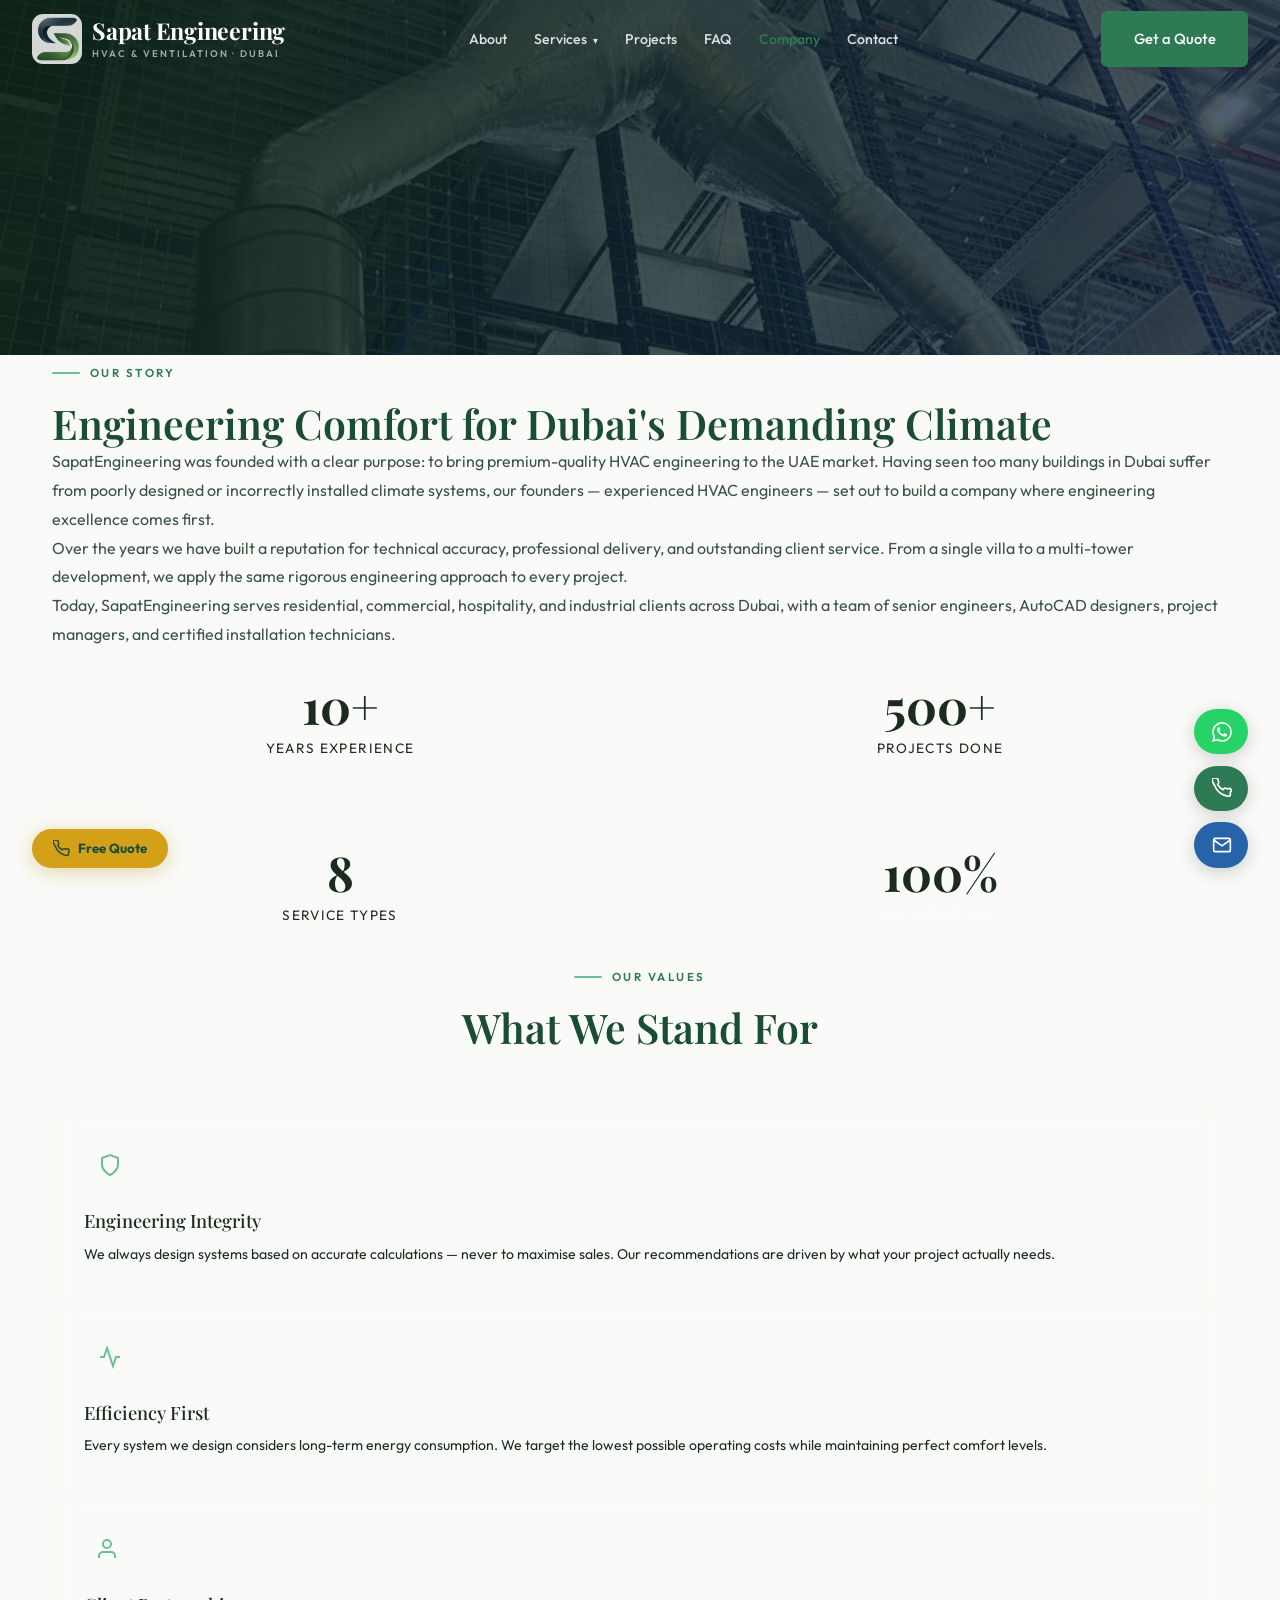
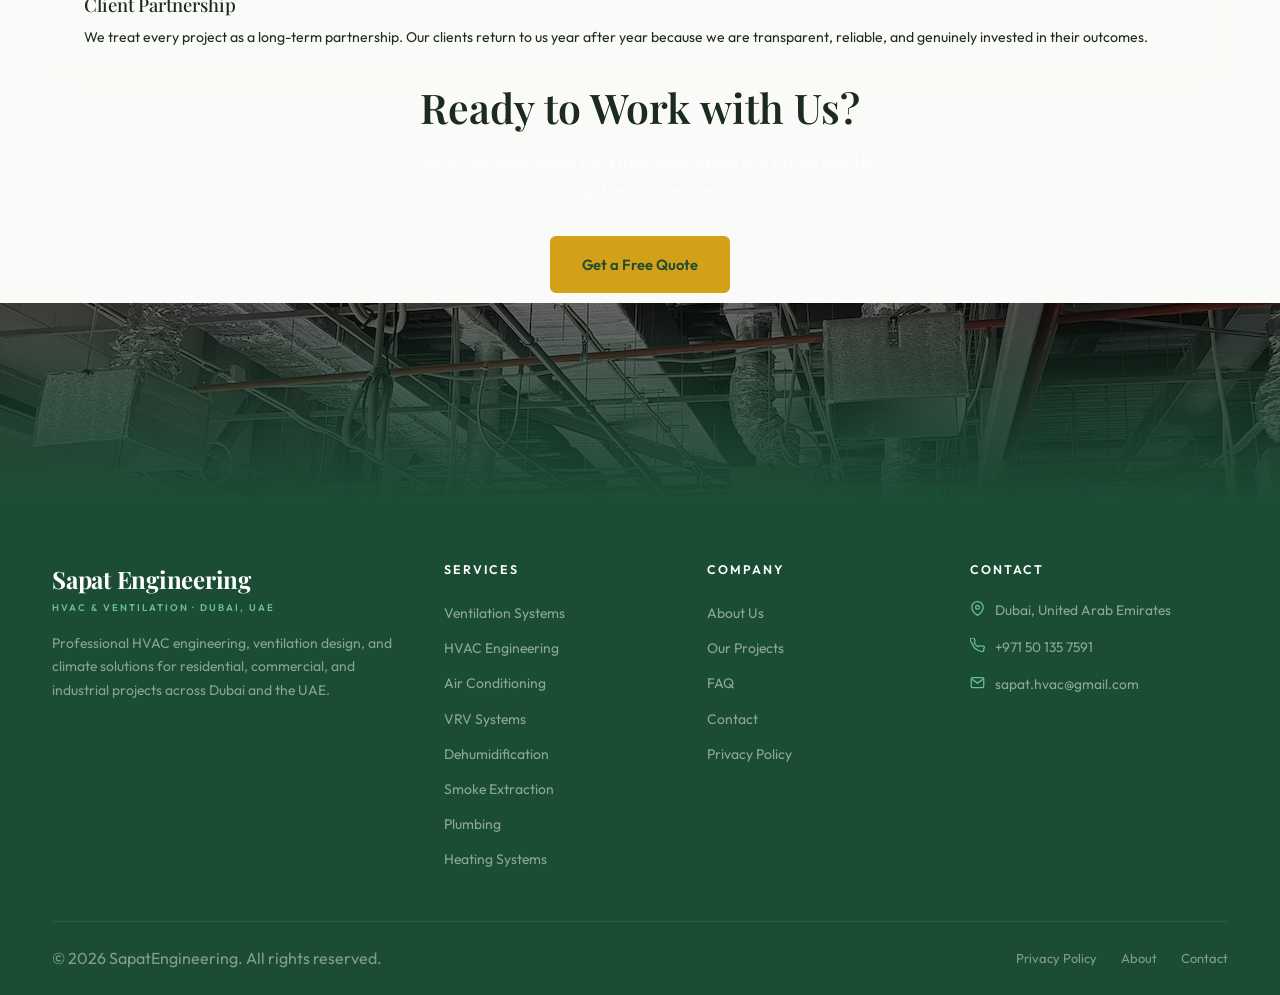
==== commit 38f01163: "contact changes" ====
--- a/pages/about/index.html
+++ b/pages/about/index.html
@@ -1,115 +1,358 @@
-<!DOCTYPE html>
+<!doctype html>
 <html lang="en">
-<head>
-  <meta charset="UTF-8">
-  <meta name="viewport" content="width=device-width, initial-scale=1.0">
-  <title>About SapatEngineering — HVAC Company in Dubai, UAE</title>
-  <meta name="description" content="About SapatEngineering — a professional HVAC and ventilation engineering company based in Dubai, UAE. Certified engineers, 10+ years experience, Dubai Municipality approved.">
-  <link rel="canonical" href="https://sapatengineering.com/pages/about/index.html">
-  <link rel="icon" type="image/svg+xml" href="../../images/favicon.svg">
-  <link rel="preconnect" href="https://fonts.googleapis.com">
-  <link rel="preconnect" href="https://fonts.gstatic.com" crossorigin>
-  <link rel="stylesheet" href="../../css/style.css">
-</head>
-<body>
-
-  <header id="site-header" role="banner"></header>
-
-  <section class="page-hero" aria-labelledby="about-title">
-    <div class="container">
-      <nav class="page-breadcrumb" aria-label="Breadcrumb">
-        <a href="../../index.html">Home</a><span>›</span><span>About Us</span>
-      </nav>
-      <h1 id="about-title">About SapatEngineering</h1>
-      <p>A Dubai-based HVAC and ventilation engineering company committed to delivering world-class climate solutions across the UAE.</p>
-    </div>
-  </section>
-
-  <section class="section-padding" style="background:var(--color-white);">
-    <div class="container">
-      <div class="grid-2" style="gap:5rem;">
-        <div class="reveal">
-          <span class="eyebrow">Our Story</span>
-          <h2>Engineering Comfort for Dubai's Demanding Climate</h2>
-          <p>SapatEngineering was founded with a clear purpose: to bring premium-quality HVAC engineering to the UAE market. Having seen too many buildings in Dubai suffer from poorly designed or incorrectly installed climate systems, our founders — experienced HVAC engineers — set out to build a company where engineering excellence comes first.</p>
-          <p>Over the years we have built a reputation for technical accuracy, professional delivery, and outstanding client service. From a single villa to a multi-tower development, we apply the same rigorous engineering approach to every project.</p>
-          <p>Today, SapatEngineering serves residential, commercial, hospitality, and industrial clients across Dubai, with a team of senior engineers, AutoCAD designers, project managers, and certified installation technicians.</p>
-        </div>
-        <div class="reveal reveal-delay-2">
-          <div style="display:grid;grid-template-columns:1fr 1fr;gap:1.5rem;">
-            <div style="background:var(--color-bg-light);border-radius:var(--radius-lg);padding:2rem;text-align:center;border:1px solid var(--color-border);">
-              <div style="font-family:var(--font-display);font-size:3rem;font-weight:700;color:var(--color-emerald);line-height:1;">10+</div>
-              <div style="font-size:0.85rem;color:var(--color-text-light);margin-top:0.5rem;text-transform:uppercase;letter-spacing:0.1em;">Years Experience</div>
-            </div>
-            <div style="background:var(--color-bg-light);border-radius:var(--radius-lg);padding:2rem;text-align:center;border:1px solid var(--color-border);">
-              <div style="font-family:var(--font-display);font-size:3rem;font-weight:700;color:var(--color-emerald);line-height:1;">500+</div>
-              <div style="font-size:0.85rem;color:var(--color-text-light);margin-top:0.5rem;text-transform:uppercase;letter-spacing:0.1em;">Projects Done</div>
-            </div>
-            <div style="background:var(--color-bg-light);border-radius:var(--radius-lg);padding:2rem;text-align:center;border:1px solid var(--color-border);">
-              <div style="font-family:var(--font-display);font-size:3rem;font-weight:700;color:var(--color-emerald);line-height:1;">8</div>
-              <div style="font-size:0.85rem;color:var(--color-text-light);margin-top:0.5rem;text-transform:uppercase;letter-spacing:0.1em;">Service Types</div>
-            </div>
-            <div style="background:var(--color-deep-green);border-radius:var(--radius-lg);padding:2rem;text-align:center;">
-              <div style="font-family:var(--font-display);font-size:3rem;font-weight:700;color:var(--color-sage);line-height:1;">100%</div>
-              <div style="font-size:0.85rem;color:rgba(255,255,255,0.6);margin-top:0.5rem;text-transform:uppercase;letter-spacing:0.1em;">Satisfaction</div>
+  <head>
+    <meta charset="UTF-8" />
+    <meta name="viewport" content="width=device-width, initial-scale=1.0" />
+    <title>About SapatEngineering — HVAC Company in Dubai, UAE</title>
+    <meta
+      name="description"
+      content="About SapatEngineering — a professional HVAC and ventilation engineering company based in Dubai, UAE. Certified engineers, 10+ years experience, Dubai Municipality approved."
+    />
+    <link
+      rel="canonical"
+      href="https://sapatengineering.com/pages/about/index.html"
+    />
+    <link rel="icon" type="image/svg+xml" href="../../images/favicon.svg" />
+    <link rel="preconnect" href="https://fonts.googleapis.com" />
+    <link rel="preconnect" href="https://fonts.gstatic.com" crossorigin />
+    <link rel="stylesheet" href="../../css/style.css" />
+  </head>
+  <body>
+    <header id="site-header" role="banner"></header>
+
+    <section class="page-hero" aria-labelledby="about-title">
+      <img
+        class="page-hero-img"
+        src="../../images/about.jpg"
+        alt="Air conditioning split system Dubai"
+        width="1440"
+        height="500"
+        loading="lazy"
+        onerror="this.style.display = 'none'"
+      />
+      <div class="page-hero-ov" aria-hidden="true"></div>
+      <div class="container">
+        <nav class="page-breadcrumb" aria-label="Breadcrumb">
+          <a href="../../index.html">Home</a><span>›</span><span>About Us</span>
+        </nav>
+        <h1 id="about-title">About SapatEngineering</h1>
+        <p>
+          A Dubai-based HVAC and ventilation engineering company committed to
+          delivering world-class climate solutions across the UAE.
+        </p>
+      </div>
+    </section>
+
+    <section class="section-padding" style="background: var(--color-white)">
+      <div class="container">
+        <div class="grid-2" style="gap: 5rem">
+          <div class="reveal">
+            <span class="eyebrow">Our Story</span>
+            <h2>Engineering Comfort for Dubai's Demanding Climate</h2>
+            <p>
+              SapatEngineering was founded with a clear purpose: to bring
+              premium-quality HVAC engineering to the UAE market. Having seen
+              too many buildings in Dubai suffer from poorly designed or
+              incorrectly installed climate systems, our founders — experienced
+              HVAC engineers — set out to build a company where engineering
+              excellence comes first.
+            </p>
+            <p>
+              Over the years we have built a reputation for technical accuracy,
+              professional delivery, and outstanding client service. From a
+              single villa to a multi-tower development, we apply the same
+              rigorous engineering approach to every project.
+            </p>
+            <p>
+              Today, SapatEngineering serves residential, commercial,
+              hospitality, and industrial clients across Dubai, with a team of
+              senior engineers, AutoCAD designers, project managers, and
+              certified installation technicians.
+            </p>
+          </div>
+          <div class="reveal reveal-delay-2">
+            <div
+              style="display: grid; grid-template-columns: 1fr 1fr; gap: 1.5rem"
+            >
+              <div
+                style="
+                  background: var(--color-bg-light);
+                  border-radius: var(--radius-lg);
+                  padding: 2rem;
+                  text-align: center;
+                  border: 1px solid var(--color-border);
+                "
+              >
+                <div
+                  style="
+                    font-family: var(--font-display);
+                    font-size: 3rem;
+                    font-weight: 700;
+                    color: var(--color-emerald);
+                    line-height: 1;
+                  "
+                >
+                  10+
+                </div>
+                <div
+                  style="
+                    font-size: 0.85rem;
+                    color: var(--color-text-light);
+                    margin-top: 0.5rem;
+                    text-transform: uppercase;
+                    letter-spacing: 0.1em;
+                  "
+                >
+                  Years Experience
+                </div>
+              </div>
+              <div
+                style="
+                  background: var(--color-bg-light);
+                  border-radius: var(--radius-lg);
+                  padding: 2rem;
+                  text-align: center;
+                  border: 1px solid var(--color-border);
+                "
+              >
+                <div
+                  style="
+                    font-family: var(--font-display);
+                    font-size: 3rem;
+                    font-weight: 700;
+                    color: var(--color-emerald);
+                    line-height: 1;
+                  "
+                >
+                  500+
+                </div>
+                <div
+                  style="
+                    font-size: 0.85rem;
+                    color: var(--color-text-light);
+                    margin-top: 0.5rem;
+                    text-transform: uppercase;
+                    letter-spacing: 0.1em;
+                  "
+                >
+                  Projects Done
+                </div>
+              </div>
+              <div
+                style="
+                  background: var(--color-bg-light);
+                  border-radius: var(--radius-lg);
+                  padding: 2rem;
+                  text-align: center;
+                  border: 1px solid var(--color-border);
+                "
+              >
+                <div
+                  style="
+                    font-family: var(--font-display);
+                    font-size: 3rem;
+                    font-weight: 700;
+                    color: var(--color-emerald);
+                    line-height: 1;
+                  "
+                >
+                  8
+                </div>
+                <div
+                  style="
+                    font-size: 0.85rem;
+                    color: var(--color-text-light);
+                    margin-top: 0.5rem;
+                    text-transform: uppercase;
+                    letter-spacing: 0.1em;
+                  "
+                >
+                  Service Types
+                </div>
+              </div>
+              <div
+                style="
+                  background: var(--color-deep-green);
+                  border-radius: var(--radius-lg);
+                  padding: 2rem;
+                  text-align: center;
+                "
+              >
+                <div
+                  style="
+                    font-family: var(--font-display);
+                    font-size: 3rem;
+                    font-weight: 700;
+                    color: var(--color-sage);
+                    line-height: 1;
+                  "
+                >
+                  100%
+                </div>
+                <div
+                  style="
+                    font-size: 0.85rem;
+                    color: rgba(255, 255, 255, 0.6);
+                    margin-top: 0.5rem;
+                    text-transform: uppercase;
+                    letter-spacing: 0.1em;
+                  "
+                >
+                  Satisfaction
+                </div>
+              </div>
             </div>
           </div>
         </div>
       </div>
-    </div>
-  </section>
-
-  <!-- Values -->
-  <section class="section-padding" style="background:var(--color-bg-light);">
-    <div class="container">
-      <div style="text-align:center;max-width:580px;margin:0 auto 3.5rem;" class="reveal">
-        <span class="eyebrow">Our Values</span>
-        <h2>What We Stand For</h2>
-      </div>
-      <div class="grid-3">
-        <div class="why-card" style="background:var(--color-white);border:1px solid var(--color-border);" class="reveal">
-          <div class="why-icon" style="background:var(--color-bg-light);">
-            <svg xmlns="http://www.w3.org/2000/svg" viewBox="0 0 24 24" fill="none" stroke="currentColor" stroke-width="2"><path d="M12 22s8-4 8-10V5l-8-3-8 3v7c0 6 8 10 8 10z"/></svg>
-          </div>
-          <h3 style="color:var(--color-text-dark);">Engineering Integrity</h3>
-          <p style="color:var(--color-text-mid);">We always design systems based on accurate calculations — never to maximise sales. Our recommendations are driven by what your project actually needs.</p>
+    </section>
+
+    <!-- Values -->
+    <section class="section-padding" style="background: var(--color-bg-light)">
+      <div class="container">
+        <div
+          style="text-align: center; max-width: 580px; margin: 0 auto 3.5rem"
+          class="reveal"
+        >
+          <span class="eyebrow">Our Values</span>
+          <h2>What We Stand For</h2>
         </div>
-        <div class="why-card" style="background:var(--color-white);border:1px solid var(--color-border);" class="reveal">
-          <div class="why-icon" style="background:var(--color-bg-light);">
-            <svg xmlns="http://www.w3.org/2000/svg" viewBox="0 0 24 24" fill="none" stroke="currentColor" stroke-width="2"><polyline points="22 12 18 12 15 21 9 3 6 12 2 12"/></svg>
-          </div>
-          <h3 style="color:var(--color-text-dark);">Efficiency First</h3>
-          <p style="color:var(--color-text-mid);">Every system we design considers long-term energy consumption. We target the lowest possible operating costs while maintaining perfect comfort levels.</p>
-        </div>
-        <div class="why-card" style="background:var(--color-white);border:1px solid var(--color-border);" class="reveal">
-          <div class="why-icon" style="background:var(--color-bg-light);">
-            <svg xmlns="http://www.w3.org/2000/svg" viewBox="0 0 24 24" fill="none" stroke="currentColor" stroke-width="2"><path d="M17 21v-2a4 4 0 00-4-4H5a4 4 0 00-4 4v2"/><circle cx="9" cy="7" r="4"/></svg>
-          </div>
-          <h3 style="color:var(--color-text-dark);">Client Partnership</h3>
-          <p style="color:var(--color-text-mid);">We treat every project as a long-term partnership. Our clients return to us year after year because we are transparent, reliable, and genuinely invested in their outcomes.</p>
+        <div class="grid-3">
+          <div
+            class="why-card"
+            style="
+              background: var(--color-white);
+              border: 1px solid var(--color-border);
+            "
+            class="reveal"
+          >
+            <div class="why-icon" style="background: var(--color-bg-light)">
+              <svg
+                xmlns="http://www.w3.org/2000/svg"
+                viewBox="0 0 24 24"
+                fill="none"
+                stroke="currentColor"
+                stroke-width="2"
+              >
+                <path d="M12 22s8-4 8-10V5l-8-3-8 3v7c0 6 8 10 8 10z" />
+              </svg>
+            </div>
+            <h3 style="color: var(--color-text-dark)">Engineering Integrity</h3>
+            <p style="color: var(--color-text-mid)">
+              We always design systems based on accurate calculations — never to
+              maximise sales. Our recommendations are driven by what your
+              project actually needs.
+            </p>
+          </div>
+          <div
+            class="why-card"
+            style="
+              background: var(--color-white);
+              border: 1px solid var(--color-border);
+            "
+            class="reveal"
+          >
+            <div class="why-icon" style="background: var(--color-bg-light)">
+              <svg
+                xmlns="http://www.w3.org/2000/svg"
+                viewBox="0 0 24 24"
+                fill="none"
+                stroke="currentColor"
+                stroke-width="2"
+              >
+                <polyline points="22 12 18 12 15 21 9 3 6 12 2 12" />
+              </svg>
+            </div>
+            <h3 style="color: var(--color-text-dark)">Efficiency First</h3>
+            <p style="color: var(--color-text-mid)">
+              Every system we design considers long-term energy consumption. We
+              target the lowest possible operating costs while maintaining
+              perfect comfort levels.
+            </p>
+          </div>
+          <div
+            class="why-card"
+            style="
+              background: var(--color-white);
+              border: 1px solid var(--color-border);
+            "
+            class="reveal"
+          >
+            <div class="why-icon" style="background: var(--color-bg-light)">
+              <svg
+                xmlns="http://www.w3.org/2000/svg"
+                viewBox="0 0 24 24"
+                fill="none"
+                stroke="currentColor"
+                stroke-width="2"
+              >
+                <path d="M17 21v-2a4 4 0 00-4-4H5a4 4 0 00-4 4v2" />
+                <circle cx="9" cy="7" r="4" />
+              </svg>
+            </div>
+            <h3 style="color: var(--color-text-dark)">Client Partnership</h3>
+            <p style="color: var(--color-text-mid)">
+              We treat every project as a long-term partnership. Our clients
+              return to us year after year because we are transparent, reliable,
+              and genuinely invested in their outcomes.
+            </p>
+          </div>
         </div>
       </div>
-    </div>
-  </section>
-
-  <!-- CTA -->
-  <section class="section-padding-sm" style="background:linear-gradient(135deg,var(--color-deep-green),var(--color-ocean));">
-    <div class="container" style="text-align:center;">
-      <h2 style="color:var(--color-white);margin-bottom:1rem;">Ready to Work with Us?</h2>
-      <p style="color:rgba(255,255,255,0.65);max-width:500px;margin:0 auto 2rem;">Contact our team today for a free consultation and site survey. No obligation, no pressure.</p>
-      <a href="../../index.html#contact" class="btn btn-gold">Get a Free Quote</a>
-    </div>
-  </section>
-
-  <footer id="site-footer" role="contentinfo"></footer>
-  <div class="floats" id="float-btns"></div>
-  <div class="popup-bg" id="popup-overlay"></div>
-  <button class="open-popup" data-popup>
-    <svg xmlns="http://www.w3.org/2000/svg" viewBox="0 0 24 24" fill="none" stroke="currentColor" stroke-width="2" width="18" height="18"><path d="M22 16.92v3a2 2 0 01-2.18 2 19.79 19.79 0 01-8.63-3.07A19.5 19.5 0 013.07 8.8 19.79 19.79 0 01.22 2.18 2 2 0 012.18 0h3a2 2 0 012 1.72c.127.96.361 1.903.7 2.81a2 2 0 01-.45 2.11L6.91 7.91a16 16 0 006.16 6.16l1.27-1.27a2 2 0 012.11-.45c.907.339 1.85.573 2.81.7A2 2 0 0122 16.92z"/></svg>
-    Free Quote
-  </button>
-
-  <script src="../../js/components.js"></script>
-  <script src="../../js/main.js"></script>
-</body>
+    </section>
+
+    <!-- CTA -->
+    <section
+      class="section-padding-sm"
+      style="
+        background: linear-gradient(
+          135deg,
+          var(--color-deep-green),
+          var(--color-ocean)
+        );
+      "
+    >
+      <div class="container" style="text-align: center">
+        <h2 style="color: var(--color-white); margin-bottom: 1rem">
+          Ready to Work with Us?
+        </h2>
+        <p
+          style="
+            color: rgba(255, 255, 255, 0.65);
+            max-width: 500px;
+            margin: 0 auto 2rem;
+          "
+        >
+          Contact our team today for a free consultation and site survey. No
+          obligation, no pressure.
+        </p>
+        <a href="../../index.html#contact" class="btn btn-gold"
+          >Get a Free Quote</a
+        >
+      </div>
+    </section>
+
+    <footer id="site-footer" role="contentinfo"></footer>
+    <div class="floats" id="float-btns"></div>
+    <div class="popup-bg" id="popup-overlay"></div>
+    <button class="open-popup" data-popup>
+      <svg
+        xmlns="http://www.w3.org/2000/svg"
+        viewBox="0 0 24 24"
+        fill="none"
+        stroke="currentColor"
+        stroke-width="2"
+        width="18"
+        height="18"
+      >
+        <path
+          d="M22 16.92v3a2 2 0 01-2.18 2 19.79 19.79 0 01-8.63-3.07A19.5 19.5 0 013.07 8.8 19.79 19.79 0 01.22 2.18 2 2 0 012.18 0h3a2 2 0 012 1.72c.127.96.361 1.903.7 2.81a2 2 0 01-.45 2.11L6.91 7.91a16 16 0 006.16 6.16l1.27-1.27a2 2 0 012.11-.45c.907.339 1.85.573 2.81.7A2 2 0 0122 16.92z"
+        />
+      </svg>
+      Free Quote
+    </button>
+
+    <script src="../../js/components.js"></script>
+    <script src="../../js/main.js"></script>
+  </body>
 </html>
--- a/css/style.css
+++ b/css/style.css
@@ -227,6 +227,7 @@
   color: var(--c-green-deep);
   border-color: var(--c-gold-light);
   font-weight: 600;
+  margin-bottom: 10px;
 }
 .btn-gold:hover {
   background: var(--c-gold);
@@ -1613,6 +1614,9 @@
   font-size: 0.81rem;
   color: rgba(255, 255, 255, 0.3);
 }
+.footer-bottom p {
+  color: rgba(255, 255, 255, 0.45);
+}
 .footer-bottom a {
   color: rgba(255, 255, 255, 0.45);
 }
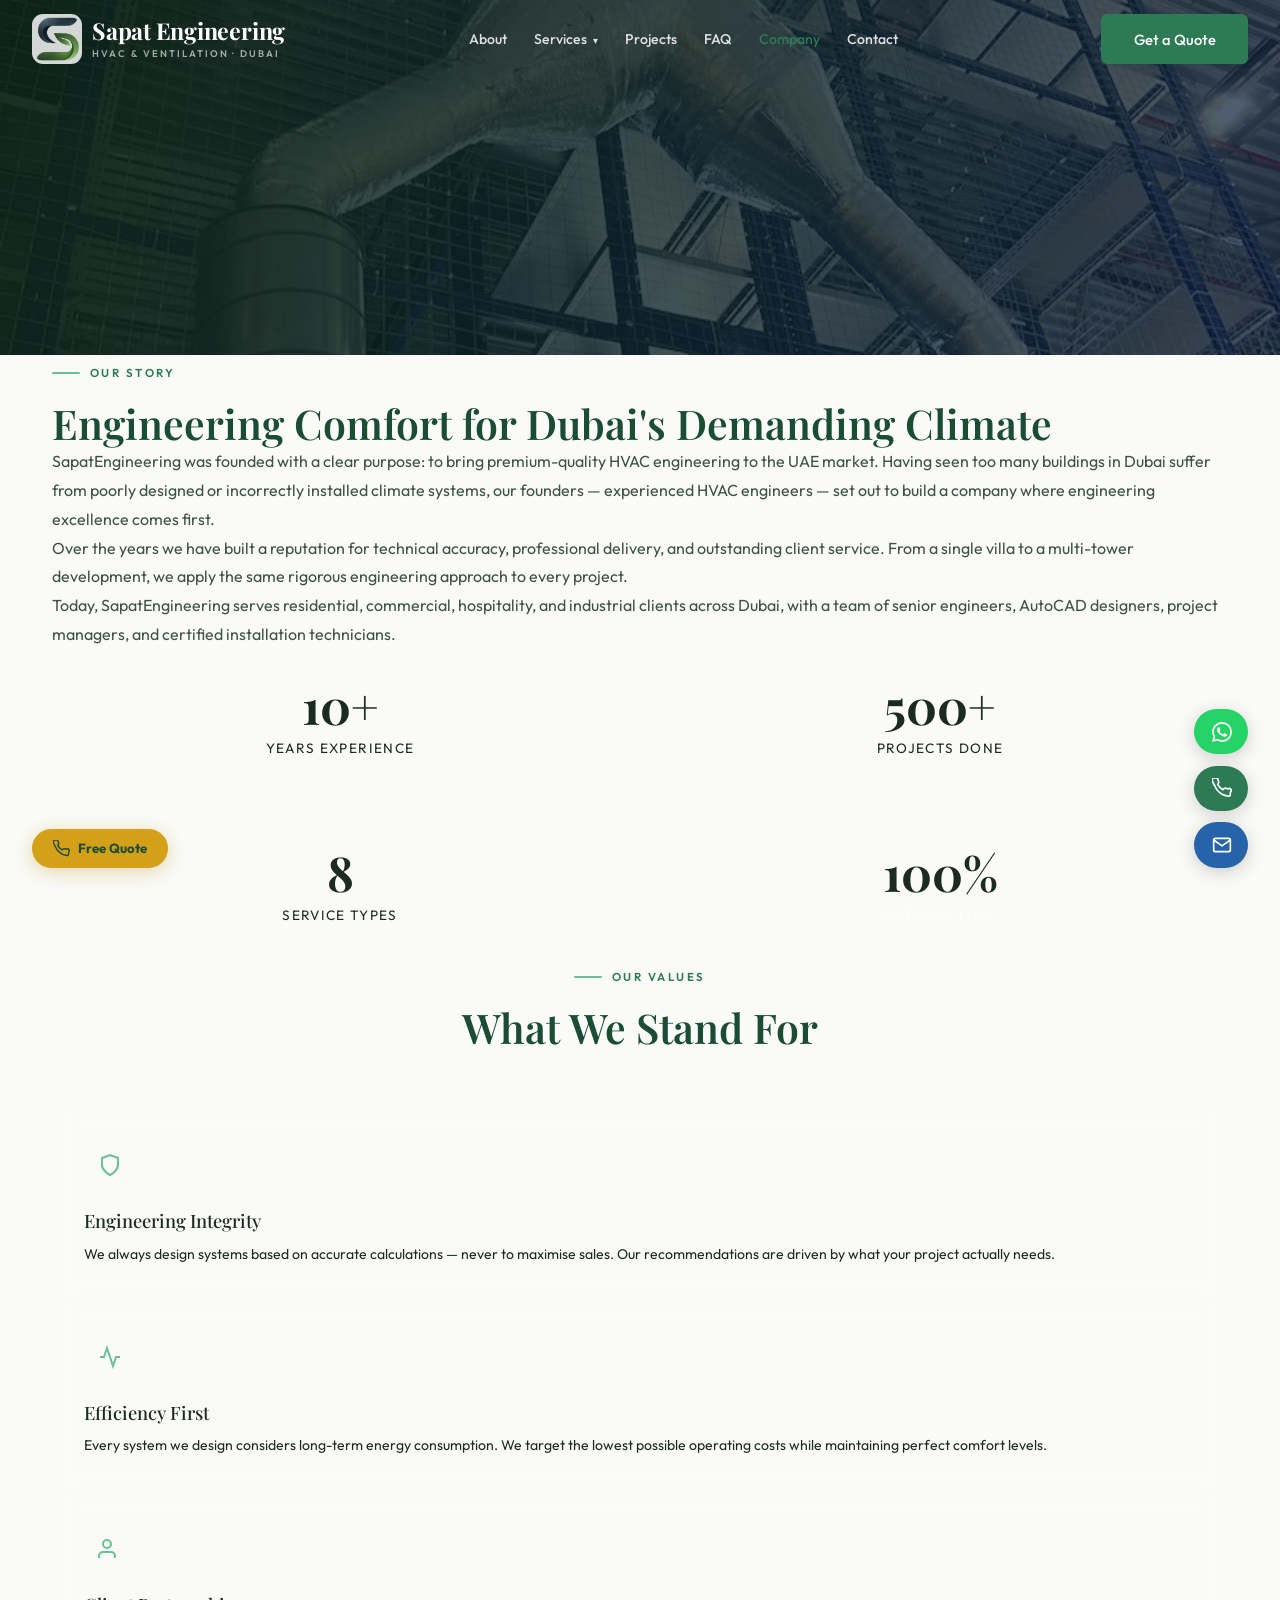
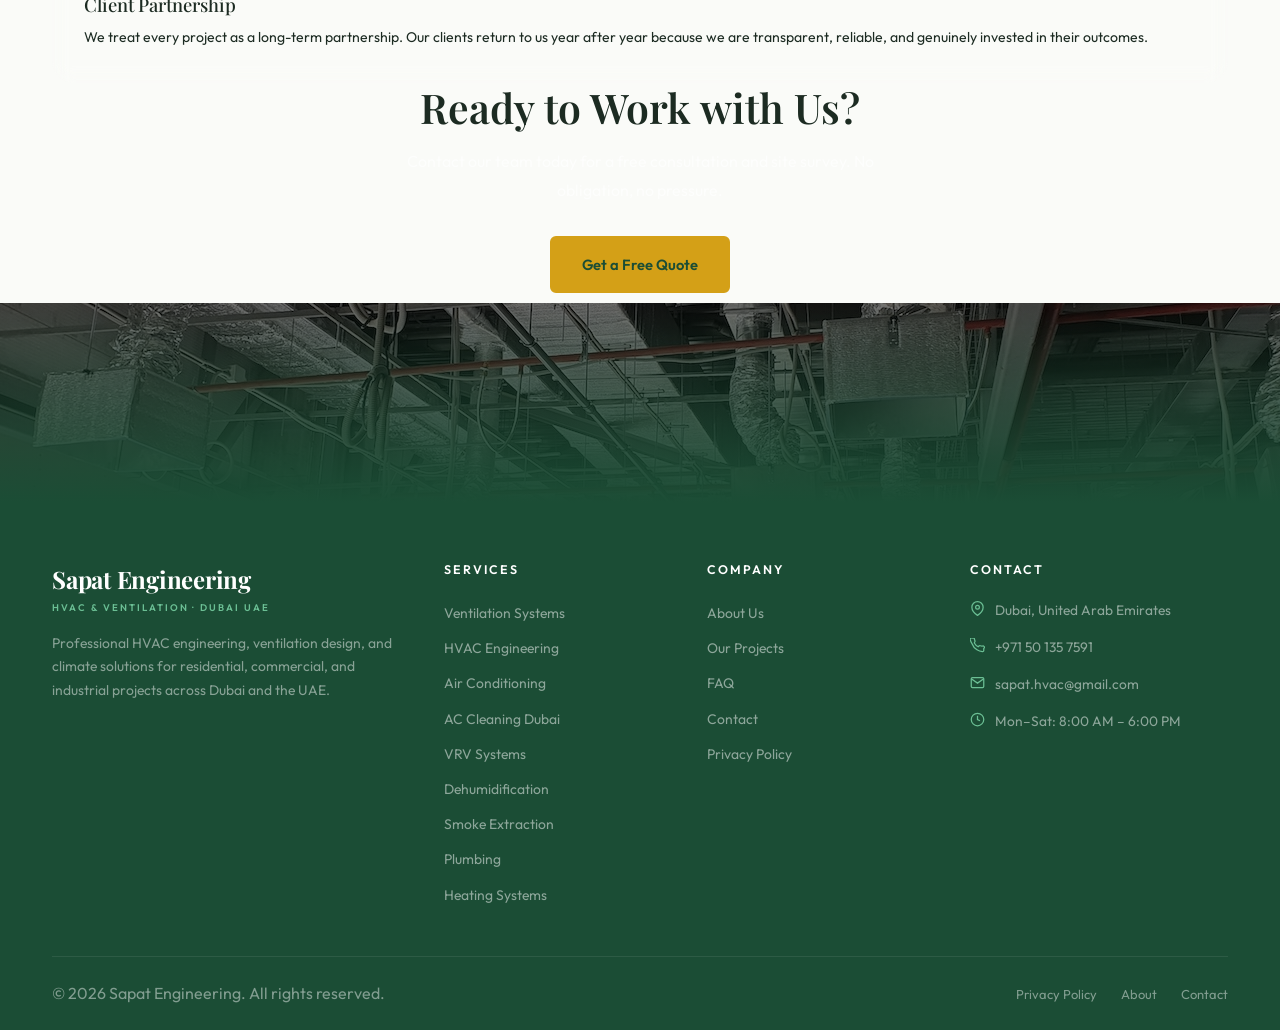
==== commit 520a8062: "vers 3" ====
--- a/pages/about/index.html
+++ b/pages/about/index.html
@@ -12,10 +12,14 @@
       rel="canonical"
       href="https://sapatengineering.com/pages/about/index.html"
     />
-    <link rel="icon" type="image/svg+xml" href="../../images/favicon.svg" />
     <link rel="preconnect" href="https://fonts.googleapis.com" />
     <link rel="preconnect" href="https://fonts.gstatic.com" crossorigin />
     <link rel="stylesheet" href="../../css/style.css" />
+      <link rel="icon" type="image/x-icon" href="../../images/favicon.ico">
+    <link rel="icon" type="image/png" sizes="32x32" href="../../images/favicon-32x32.png">
+    <link rel="icon" type="image/png" sizes="16x16" href="../../images/favicon-16x16.png">
+    <link rel="apple-touch-icon" href="../../images/apple-touch-icon.png">
+    <link rel="manifest" href="../../images/site.webmanifest">
   </head>
   <body>
     <header id="site-header" role="banner"></header>
--- a/css/style.css
+++ b/css/style.css
@@ -1,67 +1,105 @@
-/* ========================================
-   SAPATENGINEERING.COM — Light Version
-   Luxury HVAC & Ventilation, Dubai UAE
-   Bright, airy, image-rich aesthetic
-   ======================================== */
-
-@import url("https://fonts.googleapis.com/css2?family=Playfair+Display:ital,wght@0,400;0,500;0,600;0,700;1,400;1,500&family=Outfit:wght@300;400;500;600&display=swap");
-
-/* --- CSS Variables --- */
+@import url(https://fonts.googleapis.com/css2?family=Playfair+Display:ital,wght@0,400;0,500;0,600;0,700;1,400;1,500&family=Outfit:wght@300;400;500;600&display=swap);
+h1,
+h2 {
+  font-weight: 600;
+}
+.eyebrow,
+.g2 {
+  align-items: center;
+}
+.btn,
+button {
+  cursor: pointer;
+}
+.btn-gold:hover,
+.btn-green-outline:hover,
+.btn-green:hover,
+.btn-white-outline:hover,
+.btn-white:hover {
+  transform: translateY(-2px);
+}
+#site-header,
+.btn {
+  transition: var(--trans);
+}
+.eyebrow,
+.logo-tag {
+  text-transform: uppercase;
+}
+.nav-drop:hover .drop-menu,
+img {
+  display: block;
+}
+#hero,
+.about-img-wrap,
+.nav-drop,
+.proc-step {
+  position: relative;
+}
+#about,
+#contact,
+#trust,
+#works {
+  background: var(--c-white);
+}
+.eyebrow::before,
+.why-header .eyebrow::before {
+  background: var(--c-green-light);
+}
+.btn,
+.foot-col h5,
+body {
+  font-family: var(--font-body);
+}
+.fl-btn,
+.fl-label,
+.trust-inner {
+  white-space: nowrap;
+}
 :root {
-  /* Light palette — green & blue accents */
   --c-bg: #fafbf8;
   --c-bg-alt: #f3f7f2;
   --c-bg-blue: #f0f5fa;
   --c-white: #ffffff;
   --c-cream: #f9f6f0;
-
   --c-green-deep: #1b4d35;
   --c-green: #2d7a55;
   --c-green-mid: #3d9669;
   --c-green-light: #6bbf94;
   --c-green-pale: #d4ede2;
   --c-green-mist: #eaf5ee;
-
   --c-blue-deep: #1a3a5c;
   --c-blue: #2663a8;
   --c-blue-light: #4a8fd4;
   --c-blue-pale: #d5e7f7;
   --c-blue-mist: #ebf4fc;
-
   --c-gold: #b8860b;
   --c-gold-light: #d4a017;
   --c-gold-pale: #fdf3dc;
-
   --c-text: #1c2b22;
   --c-text-mid: #3d5248;
   --c-text-light: #7a9488;
   --c-border: #dce8df;
   --c-border-blue: #ccdcee;
-
   --font-display: "Playfair Display", Georgia, serif;
   --font-body: "Outfit", sans-serif;
-
   --shadow-xs: 0 1px 4px rgba(27, 77, 53, 0.06);
   --shadow-sm: 0 4px 16px rgba(27, 77, 53, 0.08);
   --shadow-md: 0 12px 40px rgba(27, 77, 53, 0.11);
   --shadow-lg: 0 24px 64px rgba(27, 77, 53, 0.14);
   --shadow-xl: 0 40px 100px rgba(27, 77, 53, 0.18);
-
   --r-sm: 6px;
   --r-md: 14px;
   --r-lg: 22px;
   --r-xl: 36px;
   --r-full: 9999px;
-
   --ease: cubic-bezier(0.4, 0, 0.2, 1);
   --trans: 0.32s var(--ease);
   --fast: 0.16s ease;
 }
-
-/* --- Reset --- */
 *,
-*::before,
-*::after {
+::after,
+::before {
   box-sizing: border-box;
   margin: 0;
   padding: 0;
@@ -71,7 +109,6 @@
   font-size: 16px;
 }
 body {
-  font-family: var(--font-body);
   color: var(--c-text);
   background: var(--c-bg);
   line-height: 1.7;
@@ -80,7 +117,6 @@
 img {
   max-width: 100%;
   height: auto;
-  display: block;
 }
 a {
   text-decoration: none;
@@ -90,13 +126,10 @@
   list-style: none;
 }
 button {
-  cursor: pointer;
   border: none;
-  background: none;
+  background: 0 0;
   font-family: inherit;
 }
-
-/* --- Typography --- */
 h1,
 h2,
 h3,
@@ -107,47 +140,46 @@
 }
 h1 {
   font-size: clamp(2.6rem, 5.5vw, 4.8rem);
-  font-weight: 600;
 }
 h2 {
   font-size: clamp(1.9rem, 3.2vw, 3rem);
-  font-weight: 600;
 }
 h3 {
   font-size: clamp(1.2rem, 1.8vw, 1.65rem);
   font-weight: 500;
 }
+.eyebrow,
+h4 {
+  font-weight: 600;
+}
 h4 {
   font-size: 1.1rem;
-  font-weight: 600;
 }
 p {
   color: var(--c-text-mid);
   line-height: 1.8;
   font-size: 1rem;
 }
-
 .eyebrow {
   display: inline-flex;
-  align-items: center;
   gap: 0.6rem;
   font-size: 0.72rem;
-  font-weight: 600;
   letter-spacing: 0.22em;
-  text-transform: uppercase;
   color: var(--c-green);
   margin-bottom: 1rem;
+}
+.g2,
+.g3,
+.g4 {
+  display: grid;
 }
 .eyebrow::before {
   content: "";
   display: block;
   width: 28px;
   height: 2px;
-  background: var(--c-green-light);
   border-radius: 2px;
 }
-
-/* --- Layout --- */
 .container {
   max-width: 1240px;
   margin: 0 auto;
@@ -160,45 +192,45 @@
   padding: 60px 0;
 }
 .g2 {
-  display: grid;
   grid-template-columns: 1fr 1fr;
   gap: 3.5rem;
-  align-items: center;
 }
 .g3 {
-  display: grid;
   grid-template-columns: repeat(3, 1fr);
   gap: 2rem;
 }
 .g4 {
-  display: grid;
   grid-template-columns: repeat(4, 1fr);
   gap: 1.5rem;
 }
 .tc {
   text-align: center;
 }
-
-/* --- Buttons --- */
 .btn {
   display: inline-flex;
   align-items: center;
   gap: 0.55rem;
   padding: 0.85rem 1.9rem;
   border-radius: var(--r-sm);
-  font-family: var(--font-body);
   font-size: 0.92rem;
   font-weight: 500;
-  cursor: pointer;
-  transition: var(--trans);
   border: 2px solid transparent;
+}
+.about-badge .n,
+.hero-card-title,
+.logo-name {
+  font-family: var(--font-display);
 }
 .btn svg {
   width: 17px;
   height: 17px;
   flex-shrink: 0;
 }
-
+.nav-links,
+.nav-wrap {
+  display: flex;
+  align-items: center;
+}
 .btn-green {
   background: var(--c-green);
   color: #fff;
@@ -207,61 +239,61 @@
 .btn-green:hover {
   background: var(--c-green-deep);
   border-color: var(--c-green-deep);
-  transform: translateY(-2px);
   box-shadow: 0 8px 24px rgba(45, 122, 85, 0.28);
 }
-
 .btn-green-outline {
-  background: transparent;
+  background: 0 0;
   color: var(--c-green);
   border-color: var(--c-green);
 }
+.btn-gold,
+.btn-white {
+  color: var(--c-green-deep);
+  font-weight: 600;
+}
 .btn-green-outline:hover {
   background: var(--c-green);
   color: #fff;
-  transform: translateY(-2px);
-}
-
+}
 .btn-gold {
   background: var(--c-gold-light);
-  color: var(--c-green-deep);
   border-color: var(--c-gold-light);
-  font-weight: 600;
   margin-bottom: 10px;
 }
 .btn-gold:hover {
   background: var(--c-gold);
   border-color: var(--c-gold);
-  transform: translateY(-2px);
   box-shadow: 0 8px 24px rgba(184, 134, 11, 0.25);
 }
-
+.btn-white:hover,
+.nav-links a:hover {
+  background: var(--c-green-mist);
+}
 .btn-white {
   background: #fff;
-  color: var(--c-green-deep);
   border-color: #fff;
-  font-weight: 600;
 }
 .btn-white:hover {
-  background: var(--c-green-mist);
-  transform: translateY(-2px);
   box-shadow: var(--shadow-md);
 }
-
 .btn-white-outline {
-  background: transparent;
+  background: 0 0;
   color: #fff;
   border-color: rgba(255, 255, 255, 0.55);
+}
+#site-header.transparent .nav-burger span,
+.drop-menu,
+.mob-nav {
+  background: #fff;
 }
 .btn-white-outline:hover {
   background: rgba(255, 255, 255, 0.12);
   border-color: #fff;
-  transform: translateY(-2px);
-}
-
-/* ========================================
-   HEADER
-   ======================================== */
+}
+#trust,
+.mob-nav a {
+  border-bottom: 1px solid var(--c-border);
+}
 #site-header {
   position: fixed;
   top: 0;
@@ -269,32 +301,23 @@
   right: 0;
   z-index: 1000;
   padding: 0;
-  transition: var(--trans);
-}
-
+}
 #site-header.transparent {
-  background: transparent;
-}
-
+  background: 0 0;
+}
 #site-header.scrolled {
   background: rgba(255, 255, 255, 0.97);
-  backdrop-filter: blur(14px);
   box-shadow:
     0 1px 0 var(--c-border),
     0 4px 20px rgba(27, 77, 53, 0.07);
 }
-
 .nav-wrap {
   max-width: 1280px;
   margin: 0 auto;
   padding: 0 2rem;
   height: 78px;
-  display: flex;
-  align-items: center;
   justify-content: space-between;
 }
-
-/* Logo */
 img.logo {
   width: 50px;
   float: left;
@@ -315,7 +338,6 @@
   gap: 10px;
 }
 .logo-name {
-  font-family: var(--font-display);
   font-size: 1.45rem;
   font-weight: 700;
   color: var(--c-green-deep);
@@ -325,34 +347,46 @@
   font-size: 0.6rem;
   font-weight: 600;
   letter-spacing: 0.2em;
-  text-transform: uppercase;
   color: var(--c-green-mid);
 }
-/* White logo for transparent header */
-#site-header.transparent .logo-name {
-  color: #fff;
-}
-#site-header.transparent .logo-tag {
+#site-header.transparent .logo-name,
+.breadcrumb a:hover,
+.why-header h2 {
+  color: #fff;
+}
+.cdet-txt a:hover,
+.drop-menu a:hover,
+.faq-q:hover,
+.mob-nav .mob-cat,
+.mob-nav a:hover,
+.nav-links a:hover,
+.sidebar-nav a:hover {
+  color: var(--c-green);
+}
+#site-header.transparent .logo-tag,
+.stat-num span,
+.why-header p {
   color: rgba(255, 255, 255, 0.6);
 }
-
-/* Nav links */
+.drop-menu a,
+.mob-nav a,
+.nav-links a {
+  color: var(--c-text-mid);
+  transition: var(--fast);
+}
 .nav-links {
-  display: flex;
-  align-items: center;
   gap: 0;
+}
+#hero,
+.drop-menu a {
+  display: flex;
+  align-items: center;
 }
 .nav-links a {
   font-size: 0.88rem;
   font-weight: 500;
-  color: var(--c-text-mid);
   padding: 0.5rem 0.85rem;
   border-radius: var(--r-sm);
-  transition: var(--fast);
-}
-.nav-links a:hover {
-  color: var(--c-green);
-  background: var(--c-green-mist);
 }
 #site-header.transparent .nav-links > li > a {
   color: rgba(255, 255, 255, 0.85);
@@ -360,11 +394,6 @@
 #site-header.transparent .nav-links a:hover {
   color: #fff;
   background: rgba(255, 255, 255, 0.1);
-}
-
-/* Dropdown */
-.nav-drop {
-  position: relative;
 }
 .nav-drop > a::after {
   content: "▾";
@@ -376,26 +405,27 @@
   position: absolute;
   top: calc(100% + 0px);
   left: 0;
-  background: #fff;
   border: 1px solid var(--c-border);
   border-radius: var(--r-md);
   min-width: 230px;
   padding: 0.5rem;
   box-shadow: var(--shadow-lg);
 }
-.nav-drop:hover .drop-menu {
-  display: block;
+.mob-nav,
+.nav-burger,
+.proc-step:last-child::after {
+  display: none;
 }
 .drop-menu a {
-  display: flex;
-  align-items: center;
   gap: 0.5rem;
   padding: 0.6rem 1rem;
   font-size: 0.86rem;
-  color: var(--c-text-mid);
   border-radius: var(--r-sm);
-  transition: var(--fast);
-  background: transparent !important;
+  background: 0 0 !important;
+}
+#site-footer,
+.nav-burger span {
+  background: var(--c-green-deep);
 }
 .drop-menu a::before {
   content: "";
@@ -407,20 +437,16 @@
   transition: var(--fast);
 }
 .drop-menu a:hover {
-  color: var(--c-green);
   background: var(--c-green-mist) !important;
 }
-.drop-menu a:hover::before {
+.drop-menu a:hover::before,
+.fl-btn.ph {
   background: var(--c-green);
 }
-
 .nav-cta {
   margin-left: 1.2rem;
 }
-
-/* Hamburger */
 .nav-burger {
-  display: none;
   flex-direction: column;
   gap: 5px;
   padding: 4px;
@@ -429,43 +455,42 @@
   display: block;
   width: 22px;
   height: 2px;
-  background: var(--c-green-deep);
   border-radius: 2px;
   transition: var(--fast);
 }
-#site-header.transparent .nav-burger span {
-  background: #fff;
-}
-
-/* Mobile nav */
 .mob-nav {
-  display: none;
   position: fixed;
-  top: 78px;
+  top: 68px;
   left: 0;
   right: 0;
   bottom: 0;
-  background: #fff;
   z-index: 999;
   overflow-y: auto;
+  -webkit-overflow-scrolling: touch;
+  overscroll-behavior: contain;
   padding: 1.5rem 2rem 3rem;
   flex-direction: column;
   gap: 0.2rem;
   border-top: 1px solid var(--c-border);
 }
-.mob-nav.open {
+.hero-img,
+.hero-overlay,
+.hero-pattern {
+  position: absolute;
+  inset: 0;
+}
+#hero,
+.trust-track {
+  overflow: hidden;
+}
+.mob-nav.open,
+.popup-bg.open {
   display: flex;
 }
 .mob-nav a {
   font-size: 1rem;
-  color: var(--c-text-mid);
   padding: 0.75rem 0.5rem;
-  border-bottom: 1px solid var(--c-border);
-  transition: var(--fast);
   font-weight: 500;
-}
-.mob-nav a:hover {
-  color: var(--c-green);
 }
 .mob-nav .mob-sub {
   padding-left: 1.2rem;
@@ -473,71 +498,50 @@
   font-weight: 400;
 }
 .mob-nav .mob-cat {
-  color: var(--c-green);
   font-weight: 600;
   border-bottom: none;
   margin-top: 0.8rem;
 }
-
-/* ========================================
-   HERO — image background, light overlay
-   ======================================== */
 #hero {
-  position: relative;
   min-height: 100vh;
-  display: flex;
-  align-items: center;
-  overflow: hidden;
-}
-
+}
 .hero-img {
-  position: absolute;
-  inset: 0;
   width: 100%;
   height: 100%;
   object-fit: cover;
   object-position: center;
 }
-
 .hero-overlay {
-  position: absolute;
-  inset: 0;
   background: linear-gradient(
     105deg,
-    rgba(15, 40, 25, 0.78) 0%,
+    rgba(15, 40, 25, 0.78) 0,
     rgba(20, 55, 80, 0.55) 55%,
     rgba(10, 30, 20, 0.28) 100%
   );
 }
-
 .hero-pattern {
-  position: absolute;
-  inset: 0;
   background-image: url("data:image/svg+xml,%3Csvg width='60' height='60' viewBox='0 0 60 60' xmlns='http://www.w3.org/2000/svg'%3E%3Cg fill='none' fill-rule='evenodd'%3E%3Cg fill='%23ffffff' fill-opacity='0.025'%3E%3Cpath d='M36 34v-4h-2v4h-4v2h4v4h2v-4h4v-2h-4zm0-30V0h-2v4h-4v2h4v4h2V6h4V4h-4zM6 34v-4H4v4H0v2h4v4h2v-4h4v-2H6zM6 4V0H4v4H0v2h4v4h2V6h4V4H6z'/%3E%3C/g%3E%3C/g%3E%3C/svg%3E");
 }
-
+.hero-pill,
+.hero-service-row:hover {
+  background: rgba(255, 255, 255, 0.12);
+}
 .hero-inner {
   position: relative;
   z-index: 2;
   max-width: 1240px;
   margin: 0 auto;
-  padding: 0 2rem;
-  padding-top: 100px;
+  padding: 100px 2rem 0;
   width: 100%;
   display: grid;
   grid-template-columns: 1.1fr 0.9fr;
   gap: 4rem;
   align-items: center;
 }
-
-.hero-text {
-}
-
 .hero-pill {
   display: inline-flex;
   align-items: center;
   gap: 0.5rem;
-  background: rgba(255, 255, 255, 0.12);
   border: 1px solid rgba(255, 255, 255, 0.25);
   backdrop-filter: blur(8px);
   padding: 0.45rem 1rem 0.45rem 0.45rem;
@@ -564,7 +568,6 @@
   color: rgba(255, 255, 255, 0.9);
   letter-spacing: 0.08em;
 }
-
 .hero-h1 {
   color: #fff;
   margin-bottom: 1.4rem;
@@ -574,7 +577,6 @@
   font-style: italic;
   color: var(--c-green-light);
 }
-
 .hero-sub {
   color: rgba(255, 255, 255, 0.7);
   font-size: 1.1rem;
@@ -582,14 +584,16 @@
   max-width: 500px;
   margin-bottom: 2.5rem;
 }
-
+.sec-header,
+.why-header {
+  max-width: 580px;
+  text-align: center;
+}
 .hero-btns {
   display: flex;
   gap: 1rem;
   flex-wrap: wrap;
 }
-
-/* Hero card (right side) */
 .hero-card {
   background: rgba(255, 255, 255, 0.1);
   backdrop-filter: blur(20px);
@@ -599,12 +603,12 @@
 }
 .hero-card-title {
   color: #fff;
-  font-family: var(--font-display);
   font-size: 1.2rem;
   margin-bottom: 1.5rem;
   padding-bottom: 1rem;
   border-bottom: 1px solid rgba(255, 255, 255, 0.15);
 }
+.faq-list,
 .hero-services-list {
   display: flex;
   flex-direction: column;
@@ -621,9 +625,6 @@
   transition: var(--fast);
   cursor: default;
 }
-.hero-service-row:hover {
-  background: rgba(255, 255, 255, 0.12);
-}
 .hero-service-icon {
   width: 38px;
   height: 38px;
@@ -635,6 +636,8 @@
   color: var(--c-green-light);
   flex-shrink: 0;
 }
+.cdet-icon svg,
+.feat-icon svg,
 .hero-service-icon svg {
   width: 18px;
   height: 18px;
@@ -644,8 +647,6 @@
   font-size: 0.9rem;
   font-weight: 500;
 }
-
-/* Hero scroll indicator */
 .hero-scroll {
   position: absolute;
   bottom: 2.5rem;
@@ -660,6 +661,11 @@
   letter-spacing: 0.18em;
   text-transform: uppercase;
 }
+.about-badge .l,
+.stat-lbl {
+  letter-spacing: 0.12em;
+  text-transform: uppercase;
+}
 .scroll-mouse {
   width: 22px;
   height: 34px;
@@ -668,6 +674,19 @@
   display: flex;
   justify-content: center;
   padding-top: 6px;
+}
+.about-img-placeholder,
+.about-main-img {
+  height: 540px;
+  border-radius: var(--r-lg);
+  box-shadow: var(--shadow-xl);
+  width: 100%;
+}
+.trust-inner,
+.trust-track {
+  align-items: center;
+  gap: 2.5rem;
+  display: flex;
 }
 .scroll-mouse::after {
   content: "";
@@ -675,7 +694,7 @@
   height: 6px;
   background: rgba(255, 255, 255, 0.5);
   border-radius: 2px;
-  animation: scroll-bob 2s ease-in-out infinite;
+  animation: 2s ease-in-out infinite scroll-bob;
 }
 @keyframes scroll-bob {
   0%,
@@ -688,28 +707,12 @@
     transform: translateY(6px);
   }
 }
-
-/* ========================================
-   TRUST STRIP
-   ======================================== */
 #trust {
-  background: var(--c-white);
-  border-bottom: 1px solid var(--c-border);
   padding: 1.4rem 0;
 }
-.trust-track {
-  display: flex;
-  align-items: center;
-  gap: 2.5rem;
-  overflow: hidden;
-}
 .trust-inner {
-  display: flex;
-  align-items: center;
-  gap: 2.5rem;
-  animation: marquee 35s linear infinite;
+  animation: 35s linear infinite marquee;
   flex-shrink: 0;
-  white-space: nowrap;
 }
 @keyframes marquee {
   0% {
@@ -737,38 +740,24 @@
   flex-shrink: 0;
   font-size: 1.2rem;
 }
-
-/* ========================================
-   ABOUT
-   ======================================== */
-#about {
-  background: var(--c-white);
-}
-
-.about-img-wrap {
-  position: relative;
-}
 .about-main-img {
-  width: 100%;
-  height: 540px;
   object-fit: cover;
-  border-radius: var(--r-lg);
-  box-shadow: var(--shadow-xl);
 }
 .about-img-placeholder {
-  width: 100%;
-  height: 540px;
   background: linear-gradient(
     135deg,
-    var(--c-green-deep) 0%,
+    var(--c-green-deep) 0,
     var(--c-blue-deep) 100%
   );
-  border-radius: var(--r-lg);
-  box-shadow: var(--shadow-xl);
   display: flex;
   align-items: center;
   justify-content: center;
   color: rgba(255, 255, 255, 0.15);
+}
+.about-badge,
+.about-mini-img,
+.srv-card:hover {
+  box-shadow: var(--shadow-lg);
 }
 .about-mini-img {
   position: absolute;
@@ -779,7 +768,10 @@
   object-fit: cover;
   border-radius: var(--r-md);
   border: 5px solid #fff;
-  box-shadow: var(--shadow-lg);
+}
+.about-badge,
+.feat-item {
+  border-radius: var(--r-md);
 }
 .about-badge {
   position: absolute;
@@ -788,48 +780,59 @@
   background: var(--c-green);
   color: #fff;
   padding: 1.2rem 1.4rem;
-  border-radius: var(--r-md);
-  box-shadow: var(--shadow-lg);
   text-align: center;
 }
+#why-us,
+.srv-img {
+  position: relative;
+  overflow: hidden;
+}
+.feat-icon,
+.srv-card {
+  box-shadow: var(--shadow-xs);
+}
 .about-badge .n {
-  font-family: var(--font-display);
   font-size: 2.2rem;
   font-weight: 700;
   line-height: 1;
 }
 .about-badge .l {
   font-size: 0.65rem;
-  letter-spacing: 0.12em;
-  text-transform: uppercase;
   opacity: 0.8;
   margin-top: 4px;
 }
-
 .about-copy {
   padding-left: 0.5rem;
 }
 .about-copy h2 {
   margin-bottom: 1.2rem;
 }
-.about-copy p {
+.about-copy p,
+.srv-body-content p {
   margin-bottom: 1.1rem;
 }
-
 .feat-grid {
   display: grid;
   grid-template-columns: 1fr 1fr;
   gap: 1rem;
   margin-top: 2rem;
 }
+.srv-grid,
+.why-cards {
+  grid-template-columns: repeat(3, 1fr);
+}
 .feat-item {
   display: flex;
   gap: 0.8rem;
   align-items: flex-start;
   padding: 1rem;
   background: var(--c-green-mist);
-  border-radius: var(--r-md);
   border: 1px solid var(--c-green-pale);
+}
+.feat-icon,
+.srv-img-badge {
+  align-items: center;
+  color: var(--c-green);
 }
 .feat-icon {
   width: 38px;
@@ -837,15 +840,8 @@
   background: #fff;
   border-radius: var(--r-sm);
   display: flex;
-  align-items: center;
   justify-content: center;
-  color: var(--c-green);
   flex-shrink: 0;
-  box-shadow: var(--shadow-xs);
-}
-.feat-icon svg {
-  width: 18px;
-  height: 18px;
 }
 .feat-txt strong {
   display: block;
@@ -856,51 +852,37 @@
   font-size: 0.8rem;
   color: var(--c-text-light);
 }
-
-/* ========================================
-   SERVICES — Image cards
-   ======================================== */
+#faq,
 #services {
   background: var(--c-bg-alt);
 }
-
 .sec-header {
-  max-width: 580px;
   margin: 0 auto 3.5rem;
-  text-align: center;
 }
 .sec-header h2 {
   margin-bottom: 0.8rem;
 }
-
 .srv-grid {
   display: grid;
-  grid-template-columns: repeat(3, 1fr);
   gap: 1.5rem;
 }
-
 .srv-card {
   background: var(--c-white);
   border-radius: var(--r-lg);
   overflow: hidden;
   border: 1px solid var(--c-border);
-  box-shadow: var(--shadow-xs);
   transition: var(--trans);
   display: flex;
   flex-direction: column;
 }
 .srv-card:hover {
   transform: translateY(-5px);
-  box-shadow: var(--shadow-lg);
   border-color: var(--c-green-pale);
 }
-
-/* Image area */
 .srv-img {
-  position: relative;
   height: 210px;
-  overflow: hidden;
-}
+}
+.gal-item img,
 .srv-img img {
   width: 100%;
   height: 100%;
@@ -910,19 +892,15 @@
 .srv-card:hover .srv-img img {
   transform: scale(1.06);
 }
-
-/* Gradient overlay on image */
 .srv-img-overlay {
   position: absolute;
   inset: 0;
   background: linear-gradient(
     to top,
-    rgba(10, 35, 20, 0.55) 0%,
+    rgba(10, 35, 20, 0.55) 0,
     transparent 65%
   );
 }
-
-/* Icon badge on image */
 .srv-img-badge {
   position: absolute;
   top: 1rem;
@@ -933,17 +911,13 @@
   backdrop-filter: blur(6px);
   border-radius: var(--r-sm);
   display: flex;
-  align-items: center;
   justify-content: center;
-  color: var(--c-green);
   box-shadow: var(--shadow-sm);
 }
 .srv-img-badge svg {
   width: 20px;
   height: 20px;
 }
-
-/* Placeholder for missing images */
 .srv-img-ph {
   width: 100%;
   height: 100%;
@@ -956,8 +930,6 @@
   width: 52px;
   height: 52px;
 }
-
-/* Card body */
 .srv-body {
   padding: 1.6rem;
   flex: 1;
@@ -982,6 +954,17 @@
   margin-top: 1.2rem;
   transition: var(--fast);
 }
+.proc-num,
+.stat-num,
+.why-n {
+  font-family: var(--font-display);
+  font-weight: 700;
+}
+.faq-item,
+.gal-overlay,
+.why-card {
+  transition: var(--trans);
+}
 .srv-link:hover {
   gap: 0.7rem;
   color: var(--c-green-deep);
@@ -990,14 +973,7 @@
   width: 15px;
   height: 15px;
 }
-
-/* ========================================
-   WHY US — light card on image bg
-   ======================================== */
-#why-us {
-  position: relative;
-  overflow: hidden;
-}
+.page-hero-img,
 .why-bg-img {
   position: absolute;
   inset: 0;
@@ -1010,67 +986,57 @@
   inset: 0;
   background: linear-gradient(
     135deg,
-    rgba(15, 40, 25, 0.9) 0%,
+    rgba(15, 40, 25, 0.9) 0,
     rgba(10, 30, 60, 0.85) 100%
   );
 }
-
-/* When no image, fallback gradient */
 .why-bg-fallback {
   position: absolute;
   inset: 0;
   background: linear-gradient(
     135deg,
-    var(--c-green-deep) 0%,
+    var(--c-green-deep) 0,
     var(--c-blue-deep) 100%
   );
 }
-
+.page-hero-content,
 .why-inner {
   position: relative;
   z-index: 2;
 }
-
 .why-header {
-  text-align: center;
-  max-width: 580px;
   margin: 0 auto 3.5rem;
 }
-.why-header h2 {
-  color: #fff;
-}
-.why-header p {
-  color: rgba(255, 255, 255, 0.6);
-}
+.breadcrumb a,
+.foot-brand .logo-tag,
+.foot-col ul a:hover,
+.foot-contact-row a:hover,
+.footer-bottom a:hover,
 .why-header .eyebrow {
   color: var(--c-green-light);
 }
-.why-header .eyebrow::before {
-  background: var(--c-green-light);
-}
-
 .why-cards {
   display: grid;
-  grid-template-columns: repeat(3, 1fr);
   gap: 1.2rem;
 }
-
 .why-card {
   background: rgba(255, 255, 255, 0.07);
   border: 1px solid rgba(255, 255, 255, 0.14);
   backdrop-filter: blur(10px);
   border-radius: var(--r-lg);
   padding: 2rem;
-  transition: var(--trans);
+}
+.faq-item,
+.gal-item,
+.why-icon {
+  border-radius: var(--r-md);
 }
 .why-card:hover {
   background: rgba(255, 255, 255, 0.13);
   transform: translateY(-4px);
 }
 .why-n {
-  font-family: var(--font-display);
   font-size: 3rem;
-  font-weight: 700;
   color: rgba(107, 191, 148, 0.18);
   line-height: 1;
   margin-bottom: 0.3rem;
@@ -1079,7 +1045,6 @@
   width: 52px;
   height: 52px;
   background: rgba(107, 191, 148, 0.18);
-  border-radius: var(--r-md);
   display: flex;
   align-items: center;
   justify-content: center;
@@ -1099,10 +1064,6 @@
   color: rgba(255, 255, 255, 0.55);
   font-size: 0.88rem;
 }
-
-/* ========================================
-   STATS BAND
-   ======================================== */
 #stats-band {
   background: var(--c-green);
   padding: 56px 0;
@@ -1127,30 +1088,18 @@
   background: rgba(255, 255, 255, 0.2);
 }
 .stat-num {
-  font-family: var(--font-display);
   font-size: 3.2rem;
-  font-weight: 700;
   color: #fff;
   line-height: 1;
 }
-.stat-num span {
-  color: rgba(255, 255, 255, 0.6);
+#site-footer,
+.stat-lbl {
+  color: rgba(255, 255, 255, 0.65);
 }
 .stat-lbl {
   font-size: 0.8rem;
-  color: rgba(255, 255, 255, 0.65);
   margin-top: 0.4rem;
-  text-transform: uppercase;
-  letter-spacing: 0.12em;
-}
-
-/* ========================================
-   GALLERY / WORKS
-   ======================================== */
-#works {
-  background: var(--c-white);
-}
-
+}
 .gallery {
   display: grid;
   grid-template-columns: repeat(12, 1fr);
@@ -1159,37 +1108,24 @@
 }
 .gal-item {
   position: relative;
-  border-radius: var(--r-md);
   overflow: hidden;
   cursor: pointer;
 }
-.gal-item:nth-child(1) {
+.gal-item:first-child {
   grid-column: span 5;
   grid-row: span 2;
 }
-.gal-item:nth-child(2) {
+.gal-item:nth-child(2),
+.gal-item:nth-child(5) {
   grid-column: span 4;
 }
-.gal-item:nth-child(3) {
-  grid-column: span 3;
-}
+.gal-item:nth-child(3),
 .gal-item:nth-child(4) {
   grid-column: span 3;
 }
-.gal-item:nth-child(5) {
-  grid-column: span 4;
-}
-
-.gal-item img {
-  width: 100%;
-  height: 100%;
-  object-fit: cover;
-  transition: transform 0.5s var(--ease);
-}
 .gal-item:hover img {
   transform: scale(1.07);
 }
-
 .gal-ph {
   width: 100%;
   height: 100%;
@@ -1205,21 +1141,27 @@
   width: 36px;
   height: 36px;
 }
-
 .gal-overlay {
   position: absolute;
   inset: 0;
   background: linear-gradient(
     to top,
-    rgba(10, 35, 20, 0.82) 0%,
+    rgba(10, 35, 20, 0.82) 0,
     transparent 55%
   );
   opacity: 0;
-  transition: var(--trans);
   display: flex;
   align-items: flex-end;
   padding: 1.3rem;
 }
+.faq-item,
+.proc-num {
+  background: var(--c-white);
+}
+.faq-q,
+.proc-num {
+  align-items: center;
+}
 .gal-item:hover .gal-overlay {
   opacity: 1;
 }
@@ -1228,8 +1170,6 @@
   font-size: 0.9rem;
   font-weight: 500;
 }
-
-/* Process steps */
 .process {
   display: grid;
   grid-template-columns: repeat(4, 1fr);
@@ -1237,9 +1177,6 @@
   margin-top: 4rem;
   padding-top: 4rem;
   border-top: 1px solid var(--c-border);
-}
-.proc-step {
-  position: relative;
 }
 .proc-step::after {
   content: "";
@@ -1250,21 +1187,14 @@
   height: 1px;
   background: linear-gradient(to right, var(--c-green-light), transparent);
 }
-.proc-step:last-child::after {
-  display: none;
-}
 .proc-num {
   width: 52px;
   height: 52px;
   border: 2px solid var(--c-green-pale);
-  background: var(--c-white);
   border-radius: 50%;
   display: flex;
-  align-items: center;
   justify-content: center;
-  font-family: var(--font-display);
   font-size: 1.3rem;
-  font-weight: 700;
   color: var(--c-green);
   margin-bottom: 1rem;
   box-shadow: var(--shadow-xs);
@@ -1276,58 +1206,42 @@
 .proc-step p {
   font-size: 0.84rem;
 }
-
-/* ========================================
-   FAQ
-   ======================================== */
-#faq {
-  background: var(--c-bg-alt);
-}
-
 .faq-wrap {
   display: grid;
   grid-template-columns: 1fr 1.8fr;
   gap: 5rem;
   align-items: start;
 }
-.faq-left h2 {
+.contact-left h2,
+.faq-left h2,
+.sidebar-nav h4,
+.srv-body-content h2 {
   margin-bottom: 1rem;
 }
 .faq-left p {
   margin-bottom: 2rem;
 }
-
-.faq-list {
-  display: flex;
-  flex-direction: column;
-  gap: 0.7rem;
-}
-
 .faq-item {
-  background: var(--c-white);
-  border-radius: var(--r-md);
   border: 1px solid var(--c-border);
   overflow: hidden;
-  transition: var(--trans);
+}
+.faq-q,
+.faq-q .faq-ico,
+.foot-col ul a {
+  transition: var(--fast);
 }
 .faq-item.active {
   border-color: var(--c-green-pale);
   box-shadow: var(--shadow-sm);
 }
-
 .faq-q {
   display: flex;
-  align-items: center;
   justify-content: space-between;
   padding: 1.2rem 1.5rem;
   cursor: pointer;
   font-weight: 500;
   font-size: 0.93rem;
   gap: 1rem;
-  transition: var(--fast);
-}
-.faq-q:hover {
-  color: var(--c-green);
 }
 .faq-q .faq-ico {
   width: 28px;
@@ -1339,7 +1253,6 @@
   justify-content: center;
   color: var(--c-green);
   flex-shrink: 0;
-  transition: var(--fast);
 }
 .faq-q .faq-ico svg {
   width: 14px;
@@ -1349,47 +1262,36 @@
 .faq-item.active .faq-ico svg {
   transform: rotate(45deg);
 }
-
 .faq-a {
   max-height: 0;
   overflow: hidden;
-  transition: max-height 0.4s ease;
+  transition: max-height 0.4s;
 }
 .faq-item.active .faq-a {
   max-height: 320px;
 }
 .faq-a-inner {
-  padding: 0 1.5rem 1.3rem;
+  padding: 1rem 1.5rem 1.3rem;
   font-size: 0.89rem;
   color: var(--c-text-mid);
   line-height: 1.75;
   border-top: 1px solid var(--c-border);
-  padding-top: 1rem;
-}
-
-/* ========================================
-   CONTACT
-   ======================================== */
-#contact {
-  background: var(--c-white);
-}
-
+}
 .contact-wrap {
   display: grid;
   grid-template-columns: 1fr 1.4fr;
   gap: 4rem;
   align-items: start;
 }
-.contact-left h2 {
-  margin-bottom: 1rem;
+.cdet,
+.form-grp {
+  flex-direction: column;
 }
 .contact-left > p {
   margin-bottom: 2.5rem;
 }
-
 .cdet {
   display: flex;
-  flex-direction: column;
   gap: 1.1rem;
 }
 .cdet-row {
@@ -1412,10 +1314,6 @@
   color: var(--c-green);
   flex-shrink: 0;
 }
-.cdet-icon svg {
-  width: 18px;
-  height: 18px;
-}
 .cdet-txt strong {
   display: block;
   font-size: 0.75rem;
@@ -1429,11 +1327,6 @@
   color: var(--c-text);
   font-weight: 500;
 }
-.cdet-txt a:hover {
-  color: var(--c-green);
-}
-
-/* Form card */
 .form-card {
   background: var(--c-bg-alt);
   border: 1px solid var(--c-border);
@@ -1447,7 +1340,6 @@
   margin-bottom: 2rem;
   font-size: 0.9rem;
 }
-
 .form-row {
   display: grid;
   grid-template-columns: 1fr 1fr;
@@ -1455,7 +1347,6 @@
 }
 .form-grp {
   display: flex;
-  flex-direction: column;
   gap: 0.35rem;
   margin-bottom: 0.9rem;
 }
@@ -1475,7 +1366,7 @@
   font-size: 0.9rem;
   color: var(--c-text);
   background: var(--c-white);
-  outline: none;
+  outline: 0;
   transition: var(--fast);
 }
 .form-grp input:focus,
@@ -1488,7 +1379,6 @@
   resize: vertical;
   min-height: 90px;
 }
-
 .form-success {
   display: none;
   text-align: center;
@@ -1504,16 +1394,6 @@
   color: var(--c-green);
   margin-bottom: 0.5rem;
 }
-
-/* ========================================
-   FOOTER
-   ======================================== */
-#site-footer {
-  background: var(--c-green-deep);
-  color: rgba(255, 255, 255, 0.65);
-}
-
-/* Footer image strip */
 .footer-img-strip {
   position: relative;
   height: 200px;
@@ -1530,15 +1410,13 @@
   inset: 0;
   background: linear-gradient(
     to bottom,
-    transparent 0%,
+    transparent 0,
     var(--c-green-deep) 100%
   );
 }
-
 .footer-main {
   padding: 3.5rem 0 0;
 }
-
 .footer-grid {
   display: grid;
   grid-template-columns: 1.6fr 1fr 1fr 1.2fr;
@@ -1546,13 +1424,9 @@
   padding-bottom: 3rem;
   border-bottom: 1px solid rgba(255, 255, 255, 0.08);
 }
-
 .foot-brand .logo-name {
   color: #fff;
   font-size: 1.5rem;
-}
-.foot-brand .logo-tag {
-  color: var(--c-green-light);
 }
 .foot-brand p {
   margin-top: 1rem;
@@ -1560,10 +1434,8 @@
   color: rgba(255, 255, 255, 0.48);
   line-height: 1.7;
 }
-
 .foot-col h5 {
   color: #fff;
-  font-family: var(--font-body);
   font-size: 0.78rem;
   font-weight: 600;
   letter-spacing: 0.16em;
@@ -1578,12 +1450,7 @@
 .foot-col ul a {
   font-size: 0.87rem;
   color: rgba(255, 255, 255, 0.5);
-  transition: var(--fast);
-}
-.foot-col ul a:hover {
-  color: var(--c-green-light);
-}
-
+}
 .foot-contact-row {
   display: flex;
   align-items: flex-start;
@@ -1602,10 +1469,6 @@
   font-size: 0.86rem;
   color: rgba(255, 255, 255, 0.5);
 }
-.foot-contact-row a:hover {
-  color: var(--c-green-light);
-}
-
 .footer-bottom {
   padding: 1.4rem 0;
   display: flex;
@@ -1614,23 +1477,14 @@
   font-size: 0.81rem;
   color: rgba(255, 255, 255, 0.3);
 }
+.footer-bottom a,
 .footer-bottom p {
   color: rgba(255, 255, 255, 0.45);
 }
-.footer-bottom a {
-  color: rgba(255, 255, 255, 0.45);
-}
-.footer-bottom a:hover {
-  color: var(--c-green-light);
-}
 .footer-bottom-links {
   display: flex;
   gap: 1.5rem;
 }
-
-/* ========================================
-   FLOATING BUTTONS
-   ======================================== */
 .floats {
   position: fixed;
   bottom: 2rem;
@@ -1641,9 +1495,12 @@
   gap: 0.7rem;
   align-items: flex-end;
 }
+.fl-btn,
+.popup-bg {
+  align-items: center;
+}
 .fl-btn {
   display: flex;
-  align-items: center;
   gap: 0.55rem;
   padding: 0.72rem 1.1rem;
   border-radius: var(--r-full);
@@ -1652,7 +1509,6 @@
   color: #fff;
   box-shadow: 0 4px 18px rgba(0, 0, 0, 0.18);
   transition: var(--trans);
-  white-space: nowrap;
   overflow: hidden;
   max-width: 54px;
 }
@@ -1668,21 +1524,13 @@
 }
 .fl-label {
   overflow: hidden;
-  white-space: nowrap;
 }
 .fl-btn.wa {
   background: #25d366;
 }
-.fl-btn.ph {
-  background: var(--c-green);
-}
 .fl-btn.em {
   background: var(--c-blue);
 }
-
-/* ========================================
-   POPUP
-   ======================================== */
 .popup-bg {
   display: none;
   position: fixed;
@@ -1690,14 +1538,20 @@
   background: rgba(0, 0, 0, 0.5);
   backdrop-filter: blur(5px);
   z-index: 2000;
-  align-items: center;
   justify-content: center;
   padding: 1rem;
 }
-.popup-bg.open {
-  display: flex;
-}
-
+.popup-box,
+.popup-head,
+.popup-head h3,
+.popup-head p {
+  position: relative;
+}
+.open-popup,
+.popup-close-btn {
+  align-items: center;
+  display: flex;
+}
 .popup-box {
   background: #fff;
   border-radius: var(--r-xl);
@@ -1705,9 +1559,8 @@
   width: 100%;
   max-height: 90vh;
   overflow-y: auto;
-  position: relative;
   box-shadow: 0 40px 100px rgba(0, 0, 0, 0.3);
-  animation: pop-in 0.3s cubic-bezier(0.34, 1.56, 0.64, 1);
+  animation: 0.3s cubic-bezier(0.34, 1.56, 0.64, 1) pop-in;
 }
 @keyframes pop-in {
   from {
@@ -1719,13 +1572,11 @@
     transform: scale(1) translateY(0);
   }
 }
-
 .popup-head {
-  position: relative;
   padding: 2.2rem 2.5rem;
   background: linear-gradient(
     135deg,
-    var(--c-green-deep) 0%,
+    var(--c-green-deep) 0,
     var(--c-blue-deep) 100%
   );
   border-radius: var(--r-xl) var(--r-xl) 0 0;
@@ -1740,15 +1591,12 @@
 .popup-head h3 {
   color: #fff;
   font-size: 1.4rem;
-  position: relative;
   margin-bottom: 0.3rem;
 }
 .popup-head p {
   color: rgba(255, 255, 255, 0.65);
   font-size: 0.9rem;
-  position: relative;
-}
-
+}
 .popup-close-btn {
   position: absolute;
   top: 1.1rem;
@@ -1757,8 +1605,6 @@
   height: 34px;
   background: rgba(255, 255, 255, 0.15);
   border-radius: 50%;
-  display: flex;
-  align-items: center;
   justify-content: center;
   color: #fff;
   transition: var(--fast);
@@ -1771,12 +1617,9 @@
   width: 16px;
   height: 16px;
 }
-
 .popup-body {
   padding: 2rem 2.5rem;
 }
-
-/* Open popup CTA button */
 .open-popup {
   position: fixed;
   bottom: 2rem;
@@ -1789,8 +1632,6 @@
   font-size: 0.83rem;
   font-weight: 700;
   box-shadow: 0 4px 20px rgba(184, 134, 11, 0.32);
-  display: flex;
-  align-items: center;
   gap: 0.5rem;
   transition: var(--trans);
 }
@@ -1803,34 +1644,19 @@
   transform: translateY(-2px);
   box-shadow: 0 8px 28px rgba(184, 134, 11, 0.4);
 }
-
-/* ========================================
-   INNER PAGE HERO (service pages)
-   ======================================== */
 .page-hero {
   position: relative;
   padding: 130px 0 70px;
   overflow: hidden;
-}
-.page-hero-img {
-  position: absolute;
-  inset: 0;
-  width: 100%;
-  height: 100%;
-  object-fit: cover;
 }
 .page-hero-ov {
   position: absolute;
   inset: 0;
   background: linear-gradient(
     105deg,
-    rgba(12, 36, 22, 0.88) 0%,
+    rgba(12, 36, 22, 0.88) 0,
     rgba(15, 35, 65, 0.72) 100%
   );
-}
-.page-hero-content {
-  position: relative;
-  z-index: 2;
 }
 .page-hero h1 {
   color: #fff;
@@ -1851,19 +1677,9 @@
   margin-bottom: 1.5rem;
   flex-wrap: wrap;
 }
-.breadcrumb a {
-  color: var(--c-green-light);
-}
-.breadcrumb a:hover {
-  color: #fff;
-}
 .breadcrumb .sep {
   opacity: 0.35;
 }
-
-/* ========================================
-   SERVICE DETAIL PAGE
-   ======================================== */
 .srv-page {
   padding: 80px 0;
   background: var(--c-white);
@@ -1874,14 +1690,8 @@
   gap: 4rem;
   align-items: start;
 }
-.srv-body-content h2 {
-  margin-bottom: 1rem;
-}
 .srv-body-content h3 {
   margin: 2rem 0 0.7rem;
-}
-.srv-body-content p {
-  margin-bottom: 1.1rem;
 }
 .srv-body-content ul {
   margin-bottom: 1.5rem;
@@ -1905,7 +1715,6 @@
   flex-shrink: 0;
   margin-top: 0.58rem;
 }
-
 .sidebar {
   position: sticky;
   top: 96px;
@@ -1928,15 +1737,11 @@
   font-size: 0.88rem;
   margin-bottom: 1.4rem;
 }
-
 .sidebar-nav {
   background: var(--c-bg-alt);
   border: 1px solid var(--c-border);
   border-radius: var(--r-lg);
   padding: 1.5rem;
-}
-.sidebar-nav h4 {
-  margin-bottom: 1rem;
 }
 .sidebar-nav a {
   display: flex;
@@ -1951,31 +1756,24 @@
 .sidebar-nav a:last-child {
   border: none;
 }
-.sidebar-nav a:hover {
-  color: var(--c-green);
-}
 .sidebar-nav a svg {
   width: 15px;
   height: 15px;
   color: var(--c-green);
 }
-
-/* ========================================
-   SCROLL REVEAL
-   ======================================== */
 .reveal {
   opacity: 0;
   transform: translateY(28px);
   transition:
-    opacity 0.65s ease,
-    transform 0.65s ease;
+    opacity 0.65s,
+    transform 0.65s;
 }
 .reveal.in {
   opacity: 1;
   transform: none;
 }
 .d1 {
-  transition-delay: 0.08s;
+  transition-delay: 80ms;
 }
 .d2 {
   transition-delay: 0.16s;
@@ -1989,41 +1787,35 @@
 .d5 {
   transition-delay: 0.4s;
 }
-
-/* ========================================
-   RESPONSIVE
-   ======================================== */
 @media (max-width: 1024px) {
-  .hero-inner {
+  .contact-wrap,
+  .faq-wrap,
+  .g2,
+  .hero-inner,
+  .srv-page-grid {
     grid-template-columns: 1fr;
   }
+  .footer-grid,
+  .g3,
+  .gallery,
+  .process,
+  .srv-grid,
+  .stats-row,
+  .why-cards {
+    grid-template-columns: 1fr 1fr;
+  }
+  .about-badge,
+  .about-mini-img,
   .hero-card {
     display: none;
   }
-  .g2 {
-    grid-template-columns: 1fr;
-  }
-  .g3 {
-    grid-template-columns: 1fr 1fr;
-  }
-  .srv-grid {
-    grid-template-columns: 1fr 1fr;
-  }
-  .why-cards {
-    grid-template-columns: 1fr 1fr;
-  }
-  .stats-row {
-    grid-template-columns: 1fr 1fr;
-  }
   .footer-grid {
-    grid-template-columns: 1fr 1fr;
     gap: 2rem;
   }
   .gallery {
-    grid-template-columns: 1fr 1fr;
     grid-template-rows: auto;
   }
-  .gal-item:nth-child(1) {
+  .gal-item:first-child {
     grid-column: span 2;
     grid-row: span 1;
   }
@@ -2033,29 +1825,10 @@
   .gal-item:nth-child(5) {
     grid-column: span 1;
   }
-  .process {
-    grid-template-columns: 1fr 1fr;
-  }
-  .faq-wrap {
-    grid-template-columns: 1fr;
-  }
-  .contact-wrap {
-    grid-template-columns: 1fr;
-  }
-  .srv-page-grid {
-    grid-template-columns: 1fr;
-  }
   .sidebar {
     position: static;
   }
-  .about-mini-img {
-    display: none;
-  }
-  .about-badge {
-    display: none;
-  }
-}
-
+}
 @media (max-width: 768px) {
   .container {
     padding: 0 1.2rem;
@@ -2063,9 +1836,11 @@
   .pad {
     padding: 64px 0;
   }
-
+  .hero-pill,
+  .nav-cta,
   .nav-links,
-  .nav-cta {
+  .proc-step::after,
+  .stat-col + .stat-col::before {
     display: none;
   }
   .nav-burger {
@@ -2074,44 +1849,25 @@
   .nav-wrap {
     height: 68px;
   }
-
-  .hero-pill {
-    display: none;
-  }
   h1 {
     font-size: 2.3rem;
   }
-
+  .feat-grid,
+  .footer-grid,
+  .form-row,
   .g3,
-  .g4 {
-    grid-template-columns: 1fr;
-  }
-  .srv-grid {
-    grid-template-columns: 1fr;
-  }
+  .g4,
+  .gallery,
+  .process,
+  .srv-grid,
   .why-cards {
     grid-template-columns: 1fr;
   }
   .stats-row {
     grid-template-columns: 1fr 1fr;
   }
-  .stat-col + .stat-col::before {
-    display: none;
-  }
-  .gallery {
-    grid-template-columns: 1fr;
-  }
-  .gal-item:nth-child(1) {
+  .gal-item:first-child {
     grid-column: span 1;
-  }
-  .process {
-    grid-template-columns: 1fr;
-  }
-  .proc-step::after {
-    display: none;
-  }
-  .footer-grid {
-    grid-template-columns: 1fr;
   }
   .footer-bottom {
     flex-direction: column;
@@ -2122,9 +1878,6 @@
     flex-wrap: wrap;
     justify-content: center;
   }
-  .form-row {
-    grid-template-columns: 1fr;
-  }
   .floats {
     bottom: 1.2rem;
     right: 1.2rem;
@@ -2133,11 +1886,8 @@
     bottom: 1.2rem;
     left: 1.2rem;
   }
-  .popup-head,
-  .popup-body {
+  .popup-body,
+  .popup-head {
     padding: 1.5rem;
   }
-  .feat-grid {
-    grid-template-columns: 1fr;
-  }
-}
+}
